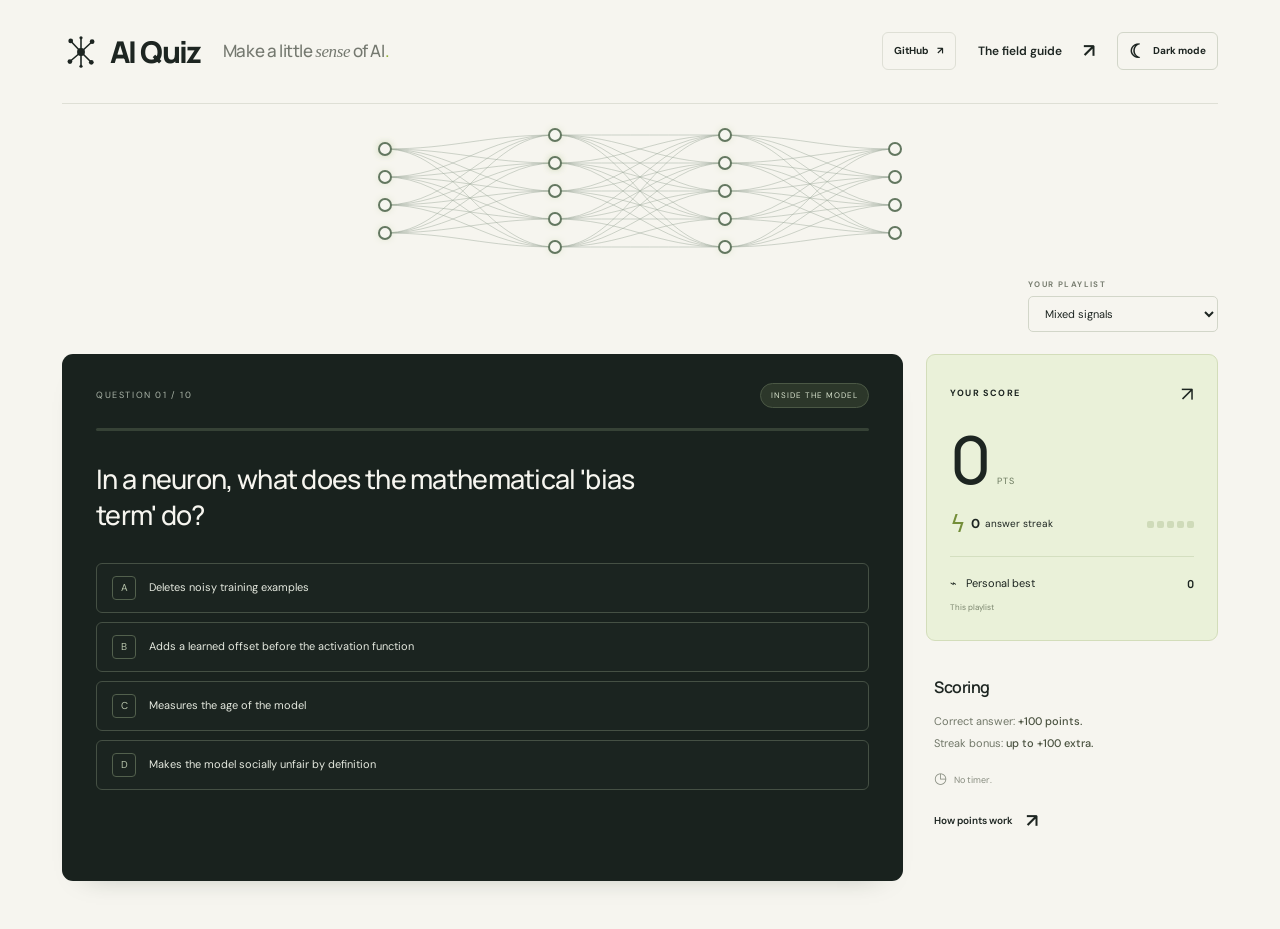
==== index.html @ 13c3bb4c "fixed overall view" ====
<!doctype html>
<html lang="en">
<head>
  <meta charset="UTF-8">
  <meta name="viewport" content="width=device-width, initial-scale=1">
  <meta name="theme-color" content="#161b19">
  <meta name="description" content="A quiz to help you understand AI concepts.">
  <title>AI Quiz</title>
  <link rel="icon" href="favicon.svg" type="image/svg+xml">
  <script src="theme.js"></script>
  <link rel="stylesheet" href="styles.css?v=quiz-layout">
  <script src="questions.js" defer></script>
  <script src="app.js?v=quiz-layout" defer></script>
  <script src="arcade.js?v=robot-run" defer></script>
</head>
<body>
  <div class="page-shell">
    <header class="site-header">
      <div class="brand-group">
        <a class="brand" href="./" aria-label="AI Quiz home"><svg class="brand-mark" viewBox="0 0 48 48" fill="none" aria-hidden="true"><path d="M24 24 11 10M24 24 38 11M24 24 10 36M24 24 37 37M24 24V7M24 24v17" stroke="currentColor" stroke-width="2" stroke-linecap="round"/><circle cx="24" cy="24" r="5" fill="currentColor"/><circle cx="11" cy="10" r="3" fill="currentColor"/><circle cx="38" cy="11" r="3" fill="currentColor"/><circle cx="10" cy="36" r="3" fill="currentColor"/><circle cx="37" cy="37" r="3" fill="currentColor"/><circle cx="24" cy="6" r="2" fill="currentColor"/><circle cx="24" cy="42" r="2" fill="currentColor"/></svg> AI Quiz</a>
        <h1 class="header-tagline">Make a little <span class="serif-word">sense</span> of AI<span class="lime-period">.</span></h1>
      </div>
      <nav class="header-actions" aria-label="Page links and settings">
        <a class="github-link" href="https://github.com/jonasatgit/AIQuiz">GitHub <span aria-hidden="true">↗</span></a>
        <button class="text-button" id="glossary-open">The field guide <span aria-hidden="true">↗</span></button>
        <button class="theme-toggle" id="theme-toggle" type="button" aria-label="Dark mode" aria-pressed="false" title="Toggle dark mode"><span class="theme-icon" aria-hidden="true">☾</span><span class="theme-label">Dark mode</span></button>
      </nav>
    </header>

    <main>
      <div class="hero" aria-hidden="true">
        <div class="neural-art">
          <svg id="neural-network" viewBox="0 0 620 150"><g id="network-lines"></g><g id="network-pulses"></g><g id="network-nodes"></g></svg>
        </div>
      </div>

      <section class="arcade" aria-labelledby="arcade-title">
        <div class="section-top">
          <h2 id="arcade-title" class="sr-only">Quiz</h2>
          <div class="mode-wrap"><label for="mode">YOUR PLAYLIST</label><select id="mode"><option value="mixed">Mixed signals</option><option value="foundations">The foundations</option><option value="mechanics">Inside the model</option><option value="language">Language &amp; trust</option></select></div>
        </div>
        <div class="game-layout">
          <div class="quiz-panel" id="quiz-panel">
            <div class="quiz-top"><span id="question-counter">QUESTION 01 / 10</span><span class="topic-pill" id="topic-pill">THE FOUNDATIONS</span></div>
            <div class="progress-track" role="progressbar" aria-label="Quiz progress" aria-valuemin="0" aria-valuemax="10" aria-valuenow="0" id="progress"><div id="progress-fill"></div></div>
            <div id="question-view">
              <h3 id="question-title" tabindex="-1"></h3>
              <div class="answers" id="answers" role="group" aria-labelledby="question-title"></div>
              <div id="explanation" class="explanation" hidden role="region" aria-label="Answer explanation">
                <div class="explanation-heading"><span id="answer-verdict"></span><span id="points-earned"></span></div>
                <p id="explanation-text"></p>
                <div class="analogy"><span>THINK OF IT THIS WAY</span><p id="analogy-text"></p></div>
              </div>
              <div class="quiz-bottom" id="quiz-bottom" hidden><button class="next-button" id="next-button" hidden>Next question <span aria-hidden="true">↗</span></button></div>
            </div>
            <div id="result-view" hidden>
              <div class="result-symbol" aria-hidden="true">✳</div><div class="eyebrow">TEN QUESTIONS. NEW CONNECTIONS.</div>
              <h3 id="result-title">A brighter mind.</h3><p id="result-message"></p>
              <div class="result-score"><span id="final-score">0</span><span>/ 1,750 POINTS</span></div>
              <div class="result-stats"><span><strong id="final-correct"></strong> correct</span><span><strong id="final-streak"></strong> best streak</span></div>
              <p id="record-message"></p>
              <div class="result-actions"><button class="primary-button" id="play-again">Make more connections ↗</button><button class="text-button" id="share-result">Copy result</button></div>
              <p id="share-status" role="status"></p>
              <div class="bonus-card">
                <div><span class="eyebrow">BONUS GAME</span><h4>Neuron Run</h4><p>Pilot a little AI robot across moving neurons.</p></div>
                <button class="primary-button" id="bonus-open">Play bonus <span aria-hidden="true">↗</span></button>
              </div>
            </div>
          </div>
          <aside class="side-column" aria-label="Your score and scoring rules">
            <div class="score-card">
              <div class="score-card-top"><span class="eyebrow">YOUR SCORE</span><span aria-hidden="true">↗</span></div>
              <div class="score-number"><span id="score">0</span><span>PTS</span></div>
              <div class="streak-display"><span aria-hidden="true">ϟ</span><strong id="streak">0</strong><span>answer streak</span><span class="streak-dots" id="streak-dots" aria-hidden="true"><i></i><i></i><i></i><i></i><i></i></span></div>
              <div class="personal-best"><span>⌁ &nbsp; Personal best</span><strong id="personal-best">0</strong></div>
              <span class="best-caption">This playlist</span>
            </div>
            <div class="how-card"><h3>Scoring</h3><p>Correct answer: <strong>+100 points.</strong><br>Streak bonus: <strong>up to +100 extra.</strong></p><div class="no-timer"><span aria-hidden="true">◷</span> No timer.</div><button id="rules-open" class="text-button">How points work <span aria-hidden="true">↗</span></button></div>
          </aside>
        </div>
      </section>
    </main>
  </div>
  <div class="sr-only" id="announcer" aria-live="polite" aria-atomic="true"></div>
  <p class="storage-notice" id="storage-notice" role="status" hidden></p>
  <dialog id="glossary-dialog" aria-labelledby="glossary-title"><div class="dialog-top"><div><span class="eyebrow">THE POCKET FIELD GUIDE</span><h2 id="glossary-title">Jargon, translated.</h2></div><button class="close-button" data-close="glossary-dialog" aria-label="Close field guide">×</button></div><label class="sr-only" for="glossary-search">Search concepts</label><input id="glossary-search" type="search" placeholder="Find a concept..." autocomplete="off"><div id="glossary-list"></div></dialog>
  <dialog id="rules-dialog" aria-labelledby="rules-title"><div class="dialog-top"><h2 id="rules-title">A little momentum.</h2><button class="close-button" data-close="rules-dialog" aria-label="Close scoring rules">×</button></div><p>Every correct answer earns <strong>100 points</strong>. Consecutive correct answers add a streak bonus:</p><div class="rules-grid"><span>1st correct</span><strong>100 pts</strong><span>2nd in a row</span><strong>125 pts</strong><span>3rd in a row</span><strong>150 pts</strong><span>4th in a row</span><strong>175 pts</strong><span>5th and beyond</span><strong>200 pts</strong></div><p>A wrong answer earns 0 and resets the streak, but never subtracts points. A perfect 10-question run earns <strong>1,750 points</strong>. There's no speed bonus, so take your time.</p><p class="muted">Personal bests stay in this browser, separately for each playlist. This is a personal challenge, not a global leaderboard.</p></dialog>
  <dialog id="switch-dialog" aria-labelledby="switch-title"><h2 id="switch-title">Try a different playlist?</h2><p>Your current run will restart. Your saved personal bests will stay.</p><div class="switch-actions"><button class="primary-button" id="confirm-switch">Switch playlist</button><button class="text-button" id="cancel-switch">Keep playing</button></div></dialog>
  <dialog id="bonus-dialog" aria-labelledby="bonus-title" aria-describedby="bonus-instructions">
    <div class="dialog-top"><div><span class="eyebrow">BONUS ARCADE</span><h2 id="bonus-title">Neuron Run</h2></div><button class="close-button" data-close="bonus-dialog" aria-label="Close bonus game">×</button></div>
    <p id="bonus-instructions">Pilot your AI robot across moving neurons. Token +10, vector +25. Every 100 collected points earns a life; quiz points stay separate.</p>
    <div class="bonus-stats"><div><span>LAYER</span><strong id="bonus-layer">1 / 3</strong></div><div><span>BONUS POINTS</span><strong id="bonus-score">0</strong></div><div><span>LIVES</span><strong id="bonus-lives">3</strong></div></div>
    <div class="bonus-stage" id="bonus-stage">
      <canvas id="bonus-canvas" width="760" height="360" tabindex="0" aria-label="Neuron Run AI robot game. Use left and right arrows or A and D to move, and Space, W, or Up arrow to jump." aria-describedby="bonus-instructions">Your browser needs canvas support to play the bonus game.</canvas>
      <div class="bonus-loot-hud"><span id="bonus-life-label">NEXT LIFE <strong id="bonus-life-progress">0 / 100</strong></span><progress id="bonus-life-meter" value="0" max="100" aria-labelledby="bonus-life-label"></progress><span class="bonus-loot-key"><span>Token +10</span><span>Vector +25</span></span></div>
      <div class="game-overlay" id="bonus-overlay">
        <div><span class="game-overlay-label">READY, SIGNAL?</span><h3 id="bonus-overlay-title">Make the leap.</h3><p id="bonus-overlay-copy">Reach the gate at the end of each layer.</p><button class="primary-button" id="bonus-start">Start game</button></div>
      </div>
    </div>
    <p class="bonus-feedback" id="bonus-feedback" role="status" aria-atomic="true">Ready when you are.</p>
    <div class="gamepad" role="group" aria-label="Game controls">
      <button class="gamepad-button" data-game-control="left" type="button" aria-label="Move left" disabled>←</button>
      <button class="gamepad-button" data-game-control="right" type="button" aria-label="Move right" disabled>→</button>
      <button class="gamepad-button gamepad-jump" data-game-control="jump" type="button" aria-label="Jump" disabled>↑ &nbsp; JUMP</button>
    </div>
    <div class="bonus-controls"><span>← → or A / D to move &nbsp; · &nbsp; Space, W or ↑ to jump<br>Mouse: move, release, then click Jump.</span><button class="text-button" id="bonus-pause" disabled>Pause</button></div>
  </dialog>
  <noscript><div class="noscript">Please enable JavaScript to play AI Quiz. Everything runs in your browser; no account or AI service is needed.</div></noscript>
</body>
</html>
---- styles.css ----
@import url('https://fonts.googleapis.com/css2?family=DM+Sans:wght@400;450;500;550;600;650;700&family=Manrope:wght@400;500;600;650;700;750;800&display=swap');

:root{--ink:#1d2521;--paper:#f6f5ef;--muted:#74786f;--lime:#d8f97a;--line:#dedfd5;--dark:#19221e;--coral:#ffb5a0;--body:"DM Sans",sans-serif;--display:"Manrope",sans-serif}
*{box-sizing:border-box}body{margin:0;background:var(--paper);color:var(--ink);font:15px/1.6 var(--body);-webkit-font-smoothing:antialiased}button,input,select{font:inherit}button,a,input,select{-webkit-tap-highlight-color:transparent}button,select{cursor:pointer}button{color:inherit}a{color:inherit;text-decoration:none}button:focus-visible,a:focus-visible,select:focus-visible,input:focus-visible{outline:3px solid #819d32;outline-offset:5px}button{border:0}button:disabled{cursor:default}button:hover:not(:disabled){filter:brightness(.96)}[hidden]{display:none!important}.page-shell{max-width:1320px;padding:0 62px;margin:auto}.site-header{height:104px;display:flex;align-items:center;border-bottom:1px solid var(--line);gap:30px}.brand{font-family:var(--display);font-size:30px;font-weight:800;letter-spacing:-1.6px;display:flex;align-items:center;gap:10px}.brand-mark{font-size:42px;font-weight:400;line-height:1}.brand-dot{color:#7c9e2b;margin-left:-9px}.header-caption{font-size:10px;letter-spacing:2px;color:var(--muted);margin-left:17px}.text-button{background:none;padding:7px 0;font-size:12px;font-weight:600;display:inline-flex;align-items:center;gap:21px}.site-header>.text-button{margin-left:auto}.text-button span{font-size:19px}.hero{display:grid;grid-template-columns:1.15fr 1fr;min-height:395px;align-items:center;gap:22px;padding:26px 0 32px}.eyebrow{font-size:10px;letter-spacing:1.8px;font-weight:700;line-height:1.5}.hero .eyebrow{display:flex;gap:9px;align-items:center}.live-dot{height:6px;width:6px;background:#779a2b;border-radius:50%;box-shadow:0 0 0 4px #dce5bc77}h1{font-family:var(--display);font-size:clamp(44px,5.1vw,68px);font-weight:600;letter-spacing:-3.8px;line-height:1.08;margin:22px 0 19px}.serif-word{font-family:Georgia,serif;font-weight:400;font-style:italic;letter-spacing:-3px}.lime-period{color:#91ae38}.hero-copy>p{font-size:13px;color:#686e65;line-height:1.8}.hero-meta{display:flex;gap:27px;font-size:10px;margin-top:24px;color:#626a60}.hero-meta span span{font-size:16px;vertical-align:middle;margin-right:5px}.neural-art{position:relative;height:330px;overflow:hidden;background:radial-gradient(ellipse at center,#e7ecd9 0,transparent 65%)}.neural-art svg{width:100%;height:100%;position:relative;z-index:1}.orbit{position:absolute;border:1px solid #c9d0bc;border-radius:50%;height:235px;width:235px;left:50%;top:50%;margin:-117px;transform:rotate(-30deg) scaleX(1.7);opacity:.45}.orbit-two{transform:rotate(44deg) scaleX(1.45);height:250px;width:250px;margin:-125px}.art-label{position:absolute;z-index:2;background:#f9faf3c9;border:1px solid #dfe3d3;backdrop-filter:blur(8px);padding:6px 12px;border-radius:5px;font:10px var(--body);color:#58634b;animation:float 7s ease-in-out infinite}.label-one{left:5%;top:27%}.label-two{right:1%;bottom:27%;animation-delay:-3s}.art-label:before{content:"";display:inline-block;width:5px;height:5px;background:#94b253;border-radius:50%;margin-right:7px}.art-coordinate{position:absolute;bottom:2px;left:50%;transform:translateX(-50%);white-space:nowrap;font-size:8px;letter-spacing:1.6px;color:#8a917f}.floating-spark{position:absolute;top:15px;right:36px;font-size:33px;color:#8b9b67;animation:rotate 25s linear infinite}#network-lines{animation:breathe 7s ease-in-out infinite}#network-nodes circle{animation:nodePulse 4s ease-in-out infinite;transform-box:fill-box;transform-origin:center}
.section-top{display:flex;justify-content:space-between;align-items:center;margin:15px 0 22px}.section-number{color:#7b8072;font-size:9px}h2{font-family:var(--display);font-weight:600;font-size:27px;letter-spacing:-1.1px;line-height:1.3;margin:7px 0 0}.mode-wrap{display:flex;flex-direction:column;gap:5px}.mode-wrap label{font-size:8px;font-weight:700;letter-spacing:1.4px;color:#7a7f72}.mode-wrap select{width:190px;background:transparent;border:1px solid #d2d6c9;border-radius:5px;padding:9px 12px;font-size:11px;color:var(--ink)}.game-layout{display:grid;grid-template-columns:minmax(0,1fr) 292px;gap:23px;align-items:start}.quiz-panel{background:var(--dark);color:var(--paper);border-radius:11px;min-height:527px;padding:29px 34px 20px;position:relative;overflow:hidden;box-shadow:0 14px 28px -24px #17291a66}.quiz-top{display:flex;justify-content:space-between;align-items:center;gap:12px;font-size:9px;letter-spacing:1.6px;color:#aab4a8}.topic-pill{font-size:8px;letter-spacing:1px;color:#d9e3ce;border:1px solid #4b5845;background:#2c372a;border-radius:20px;padding:5px 10px}.progress-track{height:3px;background:#364236;border-radius:5px;margin:20px 0 30px;overflow:hidden}.progress-track>div{height:100%;width:0;background:var(--lime);transition:width .5s ease}.question-intro{display:flex;gap:8px;align-items:center;font-size:8px;letter-spacing:1.6px;color:#a1ad95}.little-star{font-size:20px;color:var(--lime);line-height:1}#question-title{font:500 clamp(23px,2.1vw,29px)/1.35 var(--display);letter-spacing:-.7px;margin:12px 0 24px;min-height:78px;outline:none;max-width:590px}.answers{display:grid;gap:9px}.answer{border:1px solid #455044;background:#ffffff03;display:flex;align-items:center;text-align:left;gap:13px;border-radius:6px;width:100%;padding:12px 15px;color:#e5e9df;font-size:11px;line-height:1.55;min-height:49px;transition:background .18s,border .18s,transform .18s}.answer:not(:disabled):hover{background:#d8f97a0c;border-color:#a6bd6d;transform:translateX(3px)}.answer-letter{font-size:10px;display:grid;place-items:center;flex-shrink:0;width:24px;height:24px;border:1px solid #52604d;border-radius:4px;color:#b8c5ac}.answer-icon{margin-left:auto;font-size:17px;flex-shrink:0}.answer.correct{background:#d8f97a13;border-color:#b6d473;color:#e5f5c5}.answer.correct .answer-letter{background:var(--lime);border-color:var(--lime);color:var(--ink)}.answer.wrong{border-color:#d99480;background:#ffb5a00c;color:#ffd2c5}.answer.wrong .answer-letter{background:var(--coral);color:var(--ink);border-color:var(--coral)}.answer:disabled:not(.correct):not(.wrong){opacity:.48}.quiz-bottom{margin-top:20px;min-height:29px;display:flex;align-items:center;justify-content:space-between;gap:12px}#question-hint{font-size:10px;color:#92a08b}.next-button{background:var(--lime);color:var(--ink);padding:9px 15px;border-radius:5px;font-size:11px;font-weight:700;display:flex;gap:18px;align-items:center}.next-button span{font-size:18px}.explanation{margin-top:21px;padding:18px 19px;background:#f2f5e8;color:var(--ink);border-radius:6px;animation:slideIn .35s ease both}.explanation-heading{display:flex;justify-content:space-between;gap:12px;font-size:12px;font-weight:700}.explanation-heading #points-earned{color:#547126;white-space:nowrap}.explanation>p{font-size:12px;line-height:1.8;margin:9px 0 13px}.analogy{border-top:1px solid #d9dece;padding-top:12px}.analogy>span{font-size:8px;letter-spacing:1.2px;font-weight:700;color:#667452}.analogy p{font-size:11px;line-height:1.8;margin:4px 0 0;color:#526048}.side-column{display:grid;gap:18px}.score-card{border:1px solid #d3ddba;background:#eaf1d9;border-radius:9px;padding:23px}.score-card-top{display:flex;justify-content:space-between;align-items:center}.score-card-top .eyebrow{font-size:9px;letter-spacing:1.2px}.score-card-top>span:last-child{font-size:20px}.score-number{display:flex;align-items:baseline;gap:10px;line-height:1;margin:20px 0 23px}.score-number>span:first-child{font:500 66px/.9 var(--display);letter-spacing:-4px}.score-number>span:last-child{font-size:9px;color:#68765b;letter-spacing:1px}.score-pop{animation:scorePop .4s ease}.streak-display{display:flex;align-items:center;gap:5px;font-size:10px}.streak-display>span:first-child{font-size:24px;line-height:1;color:#748e39}.streak-display>strong{font-size:13px}.streak-dots{display:flex;gap:3px;margin-left:auto}.streak-dots i{width:7px;height:7px;background:#cfdbb9;border-radius:2px;transition:background .3s}.streak-dots i.active{background:#5e7b26}.personal-best{border-top:1px solid #d4dfc0;padding-top:18px;margin-top:20px;display:flex;justify-content:space-between;font-size:11px}.personal-best strong{font-family:var(--display)}.best-caption{font-size:8px;color:#7b866e}.how-card{padding:9px 8px 0}.small-icon{font-size:24px}.how-card h3{font:600 16px var(--display);letter-spacing:-.5px;margin:8px 0 12px}.how-card>p{font-size:11px;color:#727869;line-height:2}.how-card strong{color:#49513f;font-weight:500}.no-timer{font-size:9px;line-height:1.7;color:#888d80;margin:12px 0 8px}.no-timer span{font-size:15px;margin-right:5px}.how-card .text-button{font-size:10px;gap:13px}.learning-note{display:flex;gap:11px;padding:9px 8px 0;border-top:1px solid var(--line);color:#929883}.learning-note>span{font-size:22px}.learning-note p{font-size:10px;line-height:1.8;margin:7px 0}.bottom-strip{margin:47px 0 0;border-top:1px solid var(--line);border-bottom:1px solid var(--line);display:flex;align-items:center;gap:26px;padding:25px 0}.bottom-strip .eyebrow{font-size:8px;color:#818675}.bottom-strip p{font-family:Georgia,serif;font-size:19px;font-style:italic;letter-spacing:-.2px;margin:0}.strip-star{margin-left:auto;font-size:28px;color:#68794b}footer{display:flex;align-items:center;gap:30px;padding:27px 0 31px;color:#898c81;font-size:9px}.footer-brand{font-family:var(--display);font-size:19px;font-weight:800;letter-spacing:-1px;color:var(--ink)}footer>span:last-child{margin-left:auto}
#result-view{text-align:center;padding:0 15px 15px;animation:slideIn .4s ease}#result-view .eyebrow{color:#b4c29f;font-size:8px}.result-symbol{color:var(--lime);font-size:58px;line-height:1.2;margin:5px 0 18px;animation:rotate 25s linear infinite}#result-title{font:500 35px var(--display);letter-spacing:-1.5px;margin:13px 0 9px}#result-message{font-size:12px;color:#b6c1af;max-width:380px;margin:0 auto}.result-score{display:flex;flex-direction:column;margin:20px 0 12px}.result-score>span:first-child{font:500 68px/1.2 var(--display);color:var(--lime);letter-spacing:-3px}.result-score>span:last-child{font-size:9px;letter-spacing:1.8px;color:#99a58d}.result-stats{display:flex;justify-content:center;gap:24px;font-size:11px;color:#b8c2ad}.result-stats strong{color:var(--paper)}#record-message{color:var(--lime);font-size:11px;margin:14px 0}.result-actions{display:flex;align-items:center;justify-content:center;gap:23px;margin-top:19px}.primary-button{background:var(--lime);padding:12px 19px;border-radius:5px;color:var(--ink);font-weight:700;font-size:11px}#share-status{font-size:10px;color:#b8c2ad;min-height:16px;margin:9px 0 0}.confetti{position:fixed;top:-20px;z-index:20;pointer-events:none;width:8px;height:13px;animation:confettiFall 2.8s ease-in forwards}
dialog{border:1px solid #d3d9c6;border-radius:13px;background:var(--paper);color:var(--ink);padding:30px;max-width:620px;width:calc(100% - 32px);max-height:85dvh;box-shadow:0 25px 100px #0005}dialog::backdrop{background:#122017aa;backdrop-filter:blur(6px)}.dialog-top{display:flex;justify-content:space-between;align-items:flex-start;gap:16px}.dialog-top h2{margin-bottom:20px}.close-button{font-size:27px;line-height:1;background:transparent;padding:0 5px;color:#76816a}#glossary-search{width:100%;padding:12px 14px;background:#fff9;border:1px solid #ccd5bd;border-radius:5px;font-size:13px;margin:0 0 15px}#glossary-list{max-height:52dvh;overflow:auto;padding-right:10px}.glossary-entry{padding:16px 0;border-bottom:1px solid var(--line)}.glossary-entry h3{font:700 15px var(--display);margin:0 0 5px}.glossary-entry p{font-size:12px;color:#68715e;margin:0}.rules-grid{display:grid;grid-template-columns:1fr auto;gap:6px;background:#eaf1d9;padding:18px;border-radius:6px;font-size:13px}#rules-dialog p,#switch-dialog p{font-size:13px;line-height:1.9}.muted{color:#78816e}.switch-actions{display:flex;gap:25px;margin-top:22px}.storage-notice{position:fixed;bottom:12px;left:50%;transform:translateX(-50%);max-width:90vw;background:var(--ink);color:var(--paper);font-size:11px;padding:12px 18px;border:1px solid #8a9e65;border-radius:6px;z-index:30}.sr-only{position:absolute;width:1px;height:1px;padding:0;margin:-1px;overflow:hidden;clip:rect(0,0,0,0);white-space:nowrap;border:0}.noscript{position:fixed;inset:auto 0 0;padding:20px;background:var(--lime);text-align:center}.entering{animation:slideIn .35s ease both}
@keyframes slideIn{from{opacity:0;transform:translateY(12px)}to{opacity:1;transform:translateY(0)}}@keyframes float{50%{transform:translateY(-9px)}}@keyframes rotate{to{transform:rotate(360deg)}}@keyframes breathe{50%{opacity:.45}}@keyframes nodePulse{50%{opacity:.5;transform:scale(.8)}}@keyframes scorePop{50%{transform:scale(1.09);color:#68852c}}@keyframes confettiFall{to{transform:translate3d(var(--drift),105vh,0) rotate(620deg);opacity:0}}
@media(min-width:1000px){.hero-copy{animation:slideIn .7s ease both}.neural-art{animation:slideIn 1s .1s ease both}.arcade{animation:slideIn .7s .15s ease both}}
@media(min-width:1500px){.page-shell{max-width:1380px}.hero{min-height:420px}.neural-art{height:355px}.game-layout{grid-template-columns:minmax(0,1fr) 320px}.quiz-panel{padding:32px 38px}.answer{font-size:12px}}
@media(max-width:1000px){.page-shell{padding:0 32px}.game-layout{grid-template-columns:minmax(0,1fr) 255px;gap:18px}.quiz-panel{padding:25px}.hero{min-height:365px}.neural-art{height:290px}.header-caption{font-size:8px;margin-left:0}.hero-copy>p{font-size:12px}.desktop-break{display:none}.bottom-strip{gap:20px}.bottom-strip p{font-size:16px}.score-card{padding:20px}#question-title{font-size:24px}}
@media(max-width:760px){.page-shell{padding:0 23px}.site-header{height:80px}.brand{font-size:26px}.brand-mark{font-size:34px}.header-caption{display:none}.hero{grid-template-columns:1fr .8fr;min-height:335px;gap:0;padding:28px 0 20px}h1{font-size:47px;letter-spacing:-2.7px}.hero-copy>p{font-size:11px}.hero-meta{gap:12px;flex-direction:column;margin-top:17px}.neural-art{height:270px;margin-right:-20px;margin-left:-22px}.art-label{font-size:8px;padding:5px 7px}.label-one{left:0;top:27%}.label-two{right:1%;bottom:24%}.art-coordinate{font-size:6px;letter-spacing:.6px}.floating-spark{font-size:23px;right:24px;top:18px}.orbit{height:160px;width:160px;margin:-80px}.orbit-two{height:175px;width:175px;margin:-87px}.hero .eyebrow{font-size:8px;letter-spacing:1.2px}.game-layout{grid-template-columns:1fr}.side-column{grid-template-columns:1fr 1fr;gap:22px}.learning-note{display:none}.score-card{padding:20px}.score-number>span:first-child{font-size:53px}.score-number{margin:16px 0}.how-card{padding-top:2px}.quiz-panel{min-height:520px}.section-top h2{font-size:24px}.section-number{font-size:8px}.mode-wrap select{width:162px;font-size:10px}.section-top{gap:12px}.bottom-strip{flex-wrap:wrap;gap:9px;margin-top:30px}.bottom-strip .eyebrow{width:100%}.strip-star{position:absolute;right:25px}.bottom-strip p{font-size:18px}footer{gap:15px;font-size:8px}footer>span:last-child{display:none}}
@media(max-width:480px){.page-shell{padding:0 18px}.site-header>.text-button{font-size:10px;gap:10px}.hero{grid-template-columns:1fr;position:relative;min-height:344px;overflow:hidden}.hero-copy{position:relative;z-index:2;max-width:300px}h1{font-size:51px;margin-top:19px}.hero-copy>p{max-width:240px;font-size:11px}.hero-meta{gap:6px;font-size:9px}.neural-art{position:absolute;width:250px;right:-110px;top:38px;opacity:.38;pointer-events:none}.neural-art .art-label,.art-coordinate,.floating-spark{display:none}.hero-copy .eyebrow{font-size:8px}.section-top{margin-top:6px;align-items:end}.section-top h2{font-size:21px;letter-spacing:-.8px}.section-number{font-size:7px;letter-spacing:1px}.mode-wrap select{width:140px;padding:8px}.mode-wrap label{font-size:7px}.quiz-panel{padding:21px 19px 16px;border-radius:9px}.quiz-top{font-size:8px;letter-spacing:1px}.topic-pill{font-size:7px;letter-spacing:.7px}#question-title{font-size:24px;min-height:95px;margin:13px 0 23px}.answer{font-size:11px;padding:11px 12px;gap:11px;min-height:56px}.quiz-bottom{flex-wrap:wrap;gap:13px}.next-button{margin-left:auto}.side-column{gap:15px}.score-card{padding:15px}.score-card-top .eyebrow{font-size:7px;letter-spacing:.8px}.score-number>span:first-child{font-size:48px}.score-card-top>span:last-child{font-size:15px}.streak-display{font-size:8px;gap:4px}.streak-dots{gap:2px}.streak-dots i{width:4px;height:6px}.personal-best{font-size:9px;margin-top:16px;padding-top:14px}.best-caption{font-size:7px;display:block;margin-top:5px;line-height:1.6}.how-card h3{font-size:14px;margin-top:4px}.how-card>p{font-size:10px;line-height:1.9}.no-timer{font-size:8px}.how-card .text-button{font-size:9px}.small-icon{font-size:20px}.explanation{padding:15px}.explanation-heading{font-size:11px}.explanation>p{font-size:11px}.analogy p{font-size:10px}.bottom-strip p{font-size:16px}.strip-star{font-size:23px}.result-actions{flex-direction:column;gap:7px}#result-view{padding:0}#result-title{font-size:30px}.result-score>span:first-child{font-size:60px}dialog{padding:23px}}
@media(prefers-reduced-motion:reduce){*,*::before,*::after{animation:none!important;transition:none!important;scroll-behavior:auto!important}}

.theme-toggle{display:inline-flex;align-items:center;justify-content:center;gap:8px;flex-shrink:0;min-height:38px;padding:7px 11px;background:transparent;border:1px solid #d2d6c9;border-radius:6px;color:var(--ink);font-size:10px;font-weight:700;white-space:nowrap}
.theme-toggle:hover{background:#e8ecdf}
.theme-icon{display:inline-grid;place-items:center;width:16px;font-size:19px;line-height:1}

:root[data-theme="dark"]{color-scheme:dark;--ink:#f1f2f4;--paper:#15181d;--muted:#b7bec7;--line:#383e48;--dark:#20252c;--lime:#e6cf91}
:root[data-theme="dark"] body{background:radial-gradient(ellipse at 75% 4%,#252a31 0,transparent 38%),var(--paper)}
:root[data-theme="dark"] .theme-toggle{border-color:#515965;background:#242a32}
:root[data-theme="dark"] .theme-toggle:hover{background:#343b45}
:root[data-theme="dark"] .brand-dot,:root[data-theme="dark"] .lime-period{color:#e6cf91}
:root[data-theme="dark"] .live-dot{background:#d4bd7d;box-shadow:0 0 0 4px #d4bd7d30}
:root[data-theme="dark"] .hero-copy>p,:root[data-theme="dark"] .hero-meta{color:#c1c7ce}
:root[data-theme="dark"] .neural-art{background:radial-gradient(ellipse at center,#353a42 0,transparent 65%)}
:root[data-theme="dark"] .neural-art svg{filter:saturate(.25) brightness(1.18)}
:root[data-theme="dark"] .orbit{border-color:#646a73}
:root[data-theme="dark"] .art-label{background:#252a31ed;border-color:#565d67;color:#e0e2e5}
:root[data-theme="dark"] .art-coordinate,:root[data-theme="dark"] .floating-spark{color:#c1b58d}
:root[data-theme="dark"] .section-number,:root[data-theme="dark"] .mode-wrap label,:root[data-theme="dark"] .bottom-strip .eyebrow{color:#b9c0c8}
:root[data-theme="dark"] .mode-wrap select{border-color:#59616d;background:#20252c}
:root[data-theme="dark"] .quiz-panel{color:#f4f4f2;border:1px solid #454c56;box-shadow:0 18px 35px -24px #000b}
:root[data-theme="dark"] .quiz-top{color:#c1c7ce}
:root[data-theme="dark"] .topic-pill{color:#e0e2e5;border-color:#555c66;background:#30353d}
:root[data-theme="dark"] .progress-track{background:#3d424a}
:root[data-theme="dark"] .question-intro{color:#c1c7ce}
:root[data-theme="dark"] .answer{border-color:#4b525d;background:#ffffff05;color:#f0f1f2}
:root[data-theme="dark"] .answer:not(:disabled):hover{background:#e6cf9118;border-color:#b6a879}
:root[data-theme="dark"] .answer-letter{border-color:#5e6570;color:#d4d8de}
:root[data-theme="dark"] .answer.correct{background:#d8f97a13;border-color:#b6d473;color:#e5f5c5}
:root[data-theme="dark"] .answer.correct .answer-letter{background:#d8f97a;border-color:#d8f97a;color:#1d2521}
:root[data-theme="dark"] .answer.wrong .answer-letter,:root[data-theme="dark"] .next-button,:root[data-theme="dark"] .primary-button{color:#25241f}
:root[data-theme="dark"] .answer.wrong{border-color:#db9887;background:#ffb5a014;color:#ffd9cf}
:root[data-theme="dark"] .answer:disabled:not(.correct):not(.wrong){opacity:.62}
:root[data-theme="dark"] #question-hint{color:#c1c7ce}
:root[data-theme="dark"] .next-button,:root[data-theme="dark"] .primary-button{background:#e6cf91}
:root[data-theme="dark"] .explanation{background:#292e35;color:#f0f1f2;border:1px solid #4b525d}
:root[data-theme="dark"] .explanation-heading #points-earned{color:#f0d998}
:root[data-theme="dark"] .analogy{border-color:#505762}
:root[data-theme="dark"] .analogy>span{color:#e2d4a9}
:root[data-theme="dark"] .analogy p{color:#d9dde2}
:root[data-theme="dark"] .score-card{background:#252a31;border-color:#4c535e;color:#f1f2f4}
:root[data-theme="dark"] .score-card-top .eyebrow{color:#e1e3e6}
:root[data-theme="dark"] .score-number>span:last-child,:root[data-theme="dark"] .best-caption{color:#c8cdd4}
:root[data-theme="dark"] .streak-display>span:first-child{color:#e6cf91}
:root[data-theme="dark"] .streak-dots i{background:#545b65}
:root[data-theme="dark"] .streak-dots i.active{background:#e6cf91}
:root[data-theme="dark"] .personal-best{border-color:#4c535e}
:root[data-theme="dark"] .how-card>p,:root[data-theme="dark"] .no-timer,:root[data-theme="dark"] .learning-note{color:#c1c7ce}
:root[data-theme="dark"] .how-card strong{color:#f1f2f4}
:root[data-theme="dark"] .strip-star{color:#e6cf91}
:root[data-theme="dark"] footer{color:#b8bec7}
:root[data-theme="dark"] #result-view .eyebrow{color:#c1c7ce}
:root[data-theme="dark"] #result-message,:root[data-theme="dark"] .result-stats,:root[data-theme="dark"] #share-status{color:#cbd0d6}
:root[data-theme="dark"] .result-score>span:first-child,:root[data-theme="dark"] #record-message{color:#e6cf91}
:root[data-theme="dark"] .result-score>span:last-child{color:#c1c7ce}
:root[data-theme="dark"] dialog{border-color:#515965}
:root[data-theme="dark"] dialog::backdrop{background:#090b0fbd}
:root[data-theme="dark"] .close-button{color:#d1d5da}
:root[data-theme="dark"] #glossary-search{background:#20252c;border-color:#59616d;color:#f1f2f4}
:root[data-theme="dark"] #glossary-search::placeholder{color:#c1c7ce}
:root[data-theme="dark"] .glossary-entry p,:root[data-theme="dark"] .muted{color:#c1c7ce}
:root[data-theme="dark"] .glossary-entry{border-color:#424852}
:root[data-theme="dark"] .rules-grid{background:#282d34}
:root[data-theme="dark"] .result-stats strong{color:#fff}
:root[data-theme="dark"] .storage-notice{background:#e6cf91;color:#25241f;border-color:#e6cf91}
:root[data-theme="dark"] .noscript{color:#25241f}
@media(max-width:760px){.site-header{gap:16px}.theme-toggle{padding:7px 9px}}
@media(max-width:480px){.site-header{gap:10px}.theme-toggle{width:38px;padding:7px}.theme-label{display:none}}

.hero{min-height:320px;padding:20px 0}.neural-art{height:270px}
.section-top{justify-content:flex-end;margin:0 0 22px}
.arcade{padding-bottom:48px}
.quiz-bottom{justify-content:flex-end}
@media(max-width:760px){.hero{min-height:270px}.neural-art{height:240px}}
@media(max-width:480px){.hero{min-height:220px}.neural-art{top:0}}

.brand-mark{width:38px;height:38px;flex-shrink:0}
.neural-art,:root[data-theme="dark"] .neural-art{background:none}
:root[data-theme="dark"] .neural-art svg{filter:none}
#network-lines{animation:none}
.network-link{fill:none;stroke:#9ea99b;stroke-width:1;opacity:.48}
.network-node{fill:var(--paper);stroke:#637760;stroke-width:2}
.network-pulse{fill:#789649;filter:drop-shadow(0 0 5px #93b15d);offset-distance:0%;animation:signal-travel 2.8s linear infinite}
#network-nodes .network-node{animation:neuron-fire 2.8s ease-in-out infinite;transform-box:fill-box;transform-origin:center}
:root[data-theme="dark"] .network-link{stroke:#8d97a4;opacity:.44}
:root[data-theme="dark"] .network-node{fill:#20252c;stroke:#b0b9c3}
:root[data-theme="dark"] .network-pulse{fill:#f4dba0;filter:drop-shadow(0 0 6px #f4dba0)}
@keyframes signal-travel{0%{offset-distance:0%;opacity:0}10%{opacity:1}90%{opacity:1}100%{offset-distance:100%;opacity:0}}
@keyframes neuron-fire{0%,55%,100%{transform:scale(1)}67%{transform:scale(1.45);fill:#e6cf91}}
@media(max-width:480px){.brand-mark{width:32px;height:32px}.neural-art{width:270px;right:-85px;opacity:.58}}
@media(prefers-reduced-motion:reduce){.network-pulse,#network-nodes .network-node{animation:none}.network-pulse{display:none}}

.brand-group{display:flex;align-items:center;gap:22px;min-width:0}
.brand{flex-shrink:0;white-space:nowrap}
.header-tagline{margin:0;font:500 17px/1.3 var(--display);letter-spacing:-.4px;white-space:nowrap;color:var(--muted)}
.header-tagline .serif-word{letter-spacing:-.4px}
.header-actions{display:flex;align-items:center;gap:22px;margin-left:auto}
.github-link{display:inline-flex;align-items:center;gap:8px;min-height:38px;padding:7px 11px;border:1px solid var(--line);border-radius:6px;font-size:10px;font-weight:700;white-space:nowrap}
.github-link:hover{background:#e8ecdf}
:root[data-theme="dark"] .github-link{border-color:#515965;background:#242a32}
:root[data-theme="dark"] .github-link:hover{background:#343b45}
.hero{display:flex;justify-content:center;min-height:0;padding:12px 0}
.neural-art{position:relative;inset:auto;width:min(100%,620px);height:150px;margin:0;opacity:1;pointer-events:none}
@media(max-width:760px){
  .site-header{height:auto;min-height:80px;flex-wrap:wrap;gap:8px 16px;padding:16px 0}
  .brand-group{flex:1 1 100%;gap:16px}
  .header-actions{gap:16px}
  .hero{min-height:0;padding:8px 0}
  .neural-art{position:relative;inset:auto;width:min(100%,620px);height:125px;margin:0;opacity:1}
}
@media(max-width:480px){
  .brand-group{gap:10px}
  .brand{font-size:23px}
  .header-tagline{font-size:13px;letter-spacing:-.3px}
  .header-actions{gap:14px}
  .hero{min-height:0;padding:6px 0}
  .neural-art{width:100%;height:90px}
}

.bonus-card{display:flex;align-items:center;justify-content:space-between;gap:20px;text-align:left;border:1px solid #56616b;background:#ffffff06;border-radius:8px;padding:20px;margin-top:24px}
.bonus-card .eyebrow{font-size:8px;color:#c1c7ce}
.bonus-card h4{font:600 22px var(--display);letter-spacing:-.7px;margin:5px 0}
.bonus-card p{font-size:11px;color:#cbd0d6;margin:0}
.bonus-card .primary-button{flex-shrink:0;white-space:nowrap}
:root[data-theme="dark"] .bonus-card{border-color:#515965;background:#ffffff04}
#bonus-dialog{max-width:820px;padding:clamp(18px,3vw,30px)}
#bonus-dialog .dialog-top h2{margin-bottom:5px}
#bonus-instructions{font-size:13px;line-height:1.6;color:#525b62;margin:10px 0 16px}
:root[data-theme="dark"] #bonus-instructions{color:#d1d7de}
.bonus-stats{display:grid;grid-template-columns:repeat(3,1fr);gap:16px;margin-bottom:12px}
.bonus-stats>div{display:flex;flex-direction:column;gap:3px}
.bonus-stats>div:last-child{text-align:right}
.bonus-stats>div:nth-child(2){text-align:center}
.bonus-stats span{font-size:9px;font-weight:700;letter-spacing:1.2px;color:#626a71}
:root[data-theme="dark"] .bonus-stats span{color:#c3cbd3}
.bonus-stats strong{font:700 25px/1.1 var(--display);letter-spacing:-.7px}
.bonus-stage{position:relative;width:100%;border:1px solid #4c596b;border-radius:10px;background:#111e31;overflow:hidden;box-shadow:0 12px 28px -20px #111e31}
#bonus-canvas{display:block;width:100%;height:auto}
#bonus-canvas:focus-visible{outline:3px solid #f6d78e;outline-offset:-4px}
.bonus-loot-hud{position:absolute;top:10px;right:12px;width:132px;color:#eff8ff;pointer-events:none;font-size:9px;line-height:1.4}
.bonus-loot-hud>span:first-child{display:flex;justify-content:space-between;font-size:8px;font-weight:700;letter-spacing:1px}
.bonus-loot-hud strong{color:#c3f6d3;letter-spacing:0;font-size:10px}
.bonus-loot-hud progress{display:block;width:100%;height:4px;margin:4px 0 5px;border:0;border-radius:4px;overflow:hidden;background:#4b6176;appearance:none}
.bonus-loot-hud progress::-webkit-progress-bar{background:#4b6176}
.bonus-loot-hud progress::-webkit-progress-value{background:#a7e8bd}
.bonus-loot-hud progress::-moz-progress-bar{background:#a7e8bd}
.bonus-loot-key{display:flex;justify-content:space-between;gap:8px}
.bonus-loot-key>span:first-child{color:#ffe0a0}
.bonus-loot-key>span:last-child{color:#b9e8ff}
.game-overlay{position:absolute;inset:0;display:grid;place-items:center;padding:16px;background:linear-gradient(110deg,#0d1729ec,#15243aaa);color:#f7f8fa;text-align:center}
.game-overlay>div{max-width:340px}
.game-overlay-label{color:#b9dbe0;font-size:9px;font-weight:700;letter-spacing:2px}
.game-overlay h3{font:700 clamp(23px,3vw,34px)/1.1 var(--display);letter-spacing:-1px;margin:9px 0}
.game-overlay p{font-size:12px;line-height:1.55;color:#e1e9f1;margin:0 0 18px}
.game-overlay .primary-button{background:#f1d89b;color:#20242a;padding:12px 20px}
.bonus-feedback{min-height:20px;font-size:12px;color:var(--ink);margin:10px 0}
.gamepad{display:flex;align-items:center;gap:8px}
.gamepad-button{display:grid;place-items:center;min-width:58px;min-height:46px;padding:8px 14px;border:1px solid #c5ccd3;border-radius:7px;background:#e8ebee;color:#293746;font:700 20px/1 var(--display);touch-action:none;user-select:none;-webkit-user-select:none}
.gamepad-jump{min-width:110px;margin-left:auto;background:#e6cf91;border-color:#c3ab73;color:#25241f;font-size:12px;letter-spacing:.5px}
.gamepad-button.is-held{transform:translateY(2px);filter:brightness(.88)}
.gamepad-button:disabled{opacity:.5}
:root[data-theme="dark"] .gamepad-button:not(.gamepad-jump){background:#303943;border-color:#5a6674;color:#edf3f7}
.bonus-controls{display:flex;align-items:center;justify-content:space-between;gap:18px;margin-top:9px;color:#525b62;font-size:11px;line-height:1.5}
:root[data-theme="dark"] .bonus-controls{color:#d1d7de}
.bonus-controls .text-button{flex-shrink:0;font-size:12px}
.bonus-controls .text-button:disabled{opacity:.5}
@media(max-width:480px){.bonus-card{padding:16px;flex-direction:column;align-items:flex-start;gap:14px}.bonus-card h4{font-size:20px}.bonus-stats strong{font-size:22px}.bonus-stats span{font-size:8px;letter-spacing:.7px}#bonus-instructions{font-size:12px;margin-bottom:12px}.game-overlay h3{font-size:23px}.game-overlay p{font-size:11px;margin-bottom:12px}.gamepad-button{min-width:52px}.gamepad-jump{min-width:94px}.bonus-controls{font-size:10px}}
@media(max-height:700px){
  #bonus-dialog{max-height:96dvh;padding:14px 16px}
  #bonus-dialog .dialog-top .eyebrow{display:none}
  #bonus-dialog .dialog-top h2{font-size:23px;margin:0}
  #bonus-instructions{font-size:11px;line-height:1.4;margin:5px 0 7px}
  .bonus-stats{gap:8px;margin-bottom:6px}
  .bonus-stats>div{gap:0}
  .bonus-stats strong{font-size:20px}
  .bonus-feedback{min-height:16px;margin:5px 0;font-size:11px}
  .gamepad-button{min-height:44px}
  .bonus-controls{margin-top:5px;line-height:1.3}
}
@media(max-height:500px) and (min-width:500px){
  #bonus-dialog[open]{display:grid;grid-template-columns:minmax(0,1fr) 128px;grid-template-areas:"head head" "stats stats" "stage pad" "feedback controls";gap:5px 12px;align-items:start}
  #bonus-dialog .dialog-top{grid-area:head}
  #bonus-instructions,.bonus-controls>span{position:absolute;width:1px;height:1px;overflow:hidden;clip:rect(0,0,0,0);white-space:nowrap}
  .bonus-stats{grid-area:stats;margin:0}
  .bonus-stage{grid-area:stage}
  .bonus-feedback{grid-area:feedback;margin:0}
  .gamepad{grid-area:pad;display:grid;grid-template-columns:repeat(2,minmax(0,1fr));align-self:center}
  .gamepad-button{width:100%;min-width:0}
  .gamepad-jump{grid-column:1/-1;margin:0}
  .bonus-controls{grid-area:controls;justify-self:end;margin:0}
  .bonus-controls .text-button{min-height:44px}
}
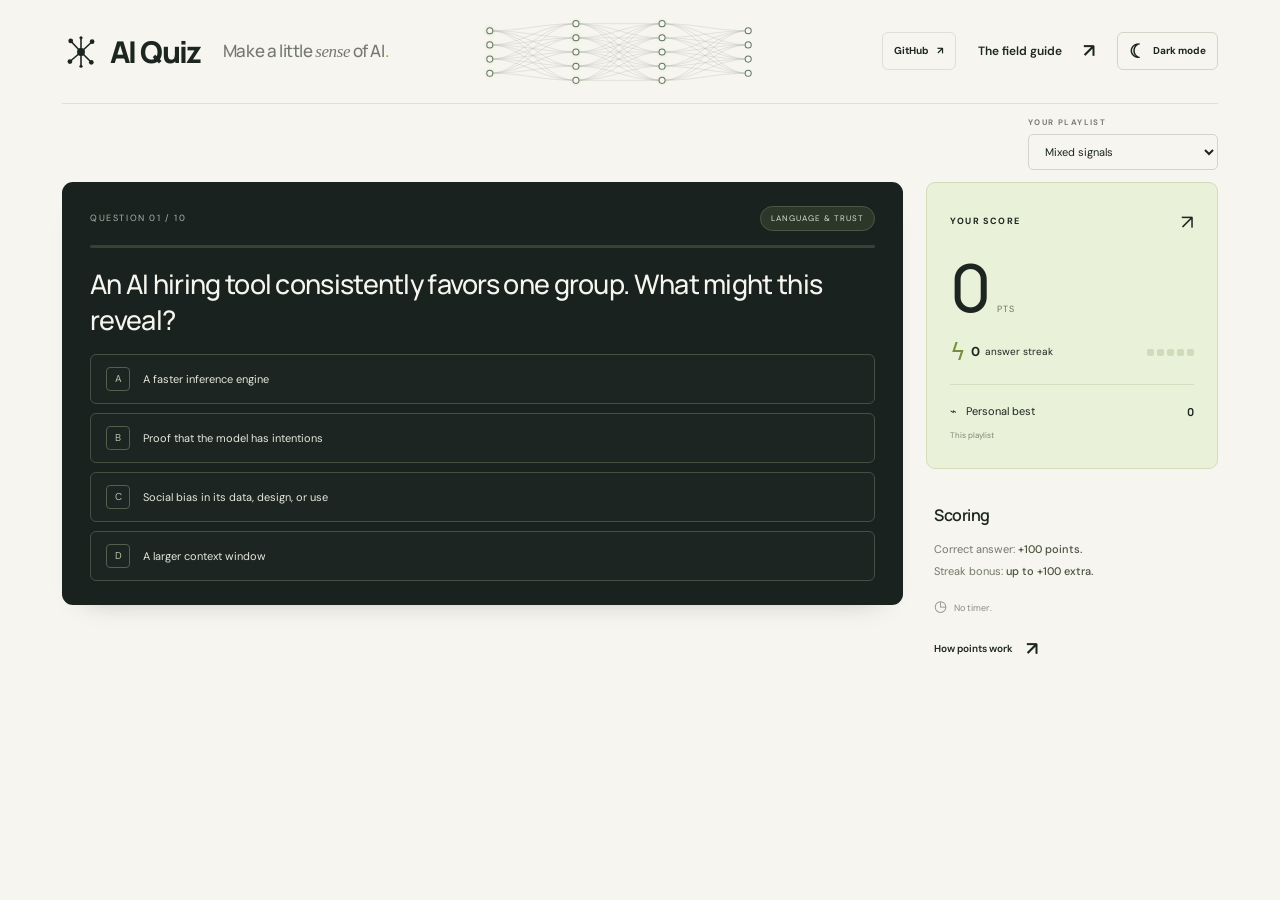
==== commit e77a0ce4: "visual changes" ====
--- a/index.html
+++ b/index.html
@@ -8,9 +8,9 @@
   <title>AI Quiz</title>
   <link rel="icon" href="favicon.svg" type="image/svg+xml">
   <script src="theme.js"></script>
-  <link rel="stylesheet" href="styles.css?v=quiz-layout">
+  <link rel="stylesheet" href="styles.css?v=compact-quiz">
   <script src="questions.js" defer></script>
-  <script src="app.js?v=quiz-layout" defer></script>
+  <script src="app.js?v=compact-quiz" defer></script>
   <script src="arcade.js?v=robot-run" defer></script>
 </head>
 <body>
@@ -20,6 +20,9 @@
         <a class="brand" href="./" aria-label="AI Quiz home"><svg class="brand-mark" viewBox="0 0 48 48" fill="none" aria-hidden="true"><path d="M24 24 11 10M24 24 38 11M24 24 10 36M24 24 37 37M24 24V7M24 24v17" stroke="currentColor" stroke-width="2" stroke-linecap="round"/><circle cx="24" cy="24" r="5" fill="currentColor"/><circle cx="11" cy="10" r="3" fill="currentColor"/><circle cx="38" cy="11" r="3" fill="currentColor"/><circle cx="10" cy="36" r="3" fill="currentColor"/><circle cx="37" cy="37" r="3" fill="currentColor"/><circle cx="24" cy="6" r="2" fill="currentColor"/><circle cx="24" cy="42" r="2" fill="currentColor"/></svg> AI Quiz</a>
         <h1 class="header-tagline">Make a little <span class="serif-word">sense</span> of AI<span class="lime-period">.</span></h1>
       </div>
+      <div class="neural-art" aria-hidden="true">
+        <svg id="neural-network" viewBox="0 0 620 150"><g id="network-lines"></g><g id="network-pulses"></g><g id="network-nodes"></g></svg>
+      </div>
       <nav class="header-actions" aria-label="Page links and settings">
         <a class="github-link" href="https://github.com/jonasatgit/AIQuiz">GitHub <span aria-hidden="true">↗</span></a>
         <button class="text-button" id="glossary-open">The field guide <span aria-hidden="true">↗</span></button>
@@ -28,12 +31,6 @@
     </header>
 
     <main>
-      <div class="hero" aria-hidden="true">
-        <div class="neural-art">
-          <svg id="neural-network" viewBox="0 0 620 150"><g id="network-lines"></g><g id="network-pulses"></g><g id="network-nodes"></g></svg>
-        </div>
-      </div>
-
       <section class="arcade" aria-labelledby="arcade-title">
         <div class="section-top">
           <h2 id="arcade-title" class="sr-only">Quiz</h2>
--- a/styles.css
+++ b/styles.css
@@ -112,22 +112,37 @@
 .github-link:hover{background:#e8ecdf}
 :root[data-theme="dark"] .github-link{border-color:#515965;background:#242a32}
 :root[data-theme="dark"] .github-link:hover{background:#343b45}
-.hero{display:flex;justify-content:center;min-height:0;padding:12px 0}
-.neural-art{position:relative;inset:auto;width:min(100%,620px);height:150px;margin:0;opacity:1;pointer-events:none}
+.site-header .neural-art{position:relative;inset:auto;flex:1 1 200px;min-width:80px;max-width:330px;height:76px;margin:0 auto;opacity:1;pointer-events:none}
+.section-top{margin:12px 0}
+.quiz-panel{min-height:0;padding:24px 28px}
+.progress-track{margin:14px 0 18px}
+#question-title{min-height:0;max-width:none;margin:8px 0 16px}
+.explanation{padding:15px 17px}
+.explanation>p,.analogy p{line-height:1.6}
+@media(min-width:761px){
+  #question-view.answered{display:grid;grid-template-columns:minmax(0,1fr) minmax(0,1fr);column-gap:24px;align-items:start}
+  #question-view.answered #question-title{grid-column:1 / -1}
+  #question-view.answered .answers{grid-column:1;grid-row:2 / 4}
+  #question-view.answered .explanation{grid-column:2;grid-row:2;margin-top:0}
+  #question-view.answered .quiz-bottom{grid-column:2;grid-row:3;margin-top:12px}
+}
+@media(min-width:761px) and (max-width:1199px){
+  .game-layout{grid-template-columns:1fr}
+  .side-column{grid-template-columns:1fr 1fr}
+}
 @media(max-width:760px){
   .site-header{height:auto;min-height:80px;flex-wrap:wrap;gap:8px 16px;padding:16px 0}
   .brand-group{flex:1 1 100%;gap:16px}
   .header-actions{gap:16px}
-  .hero{min-height:0;padding:8px 0}
-  .neural-art{position:relative;inset:auto;width:min(100%,620px);height:125px;margin:0;opacity:1}
+  .site-header .neural-art{height:50px;margin:0}
 }
 @media(max-width:480px){
   .brand-group{gap:10px}
   .brand{font-size:23px}
   .header-tagline{font-size:13px;letter-spacing:-.3px}
   .header-actions{gap:14px}
-  .hero{min-height:0;padding:6px 0}
-  .neural-art{width:100%;height:90px}
+  .site-header .neural-art{flex-basis:100%;max-width:240px;height:46px;margin:0 auto;order:3}
+  .quiz-panel{padding:21px 19px 16px}
 }
 
 .bonus-card{display:flex;align-items:center;justify-content:space-between;gap:20px;text-align:left;border:1px solid #56616b;background:#ffffff06;border-radius:8px;padding:20px;margin-top:24px}
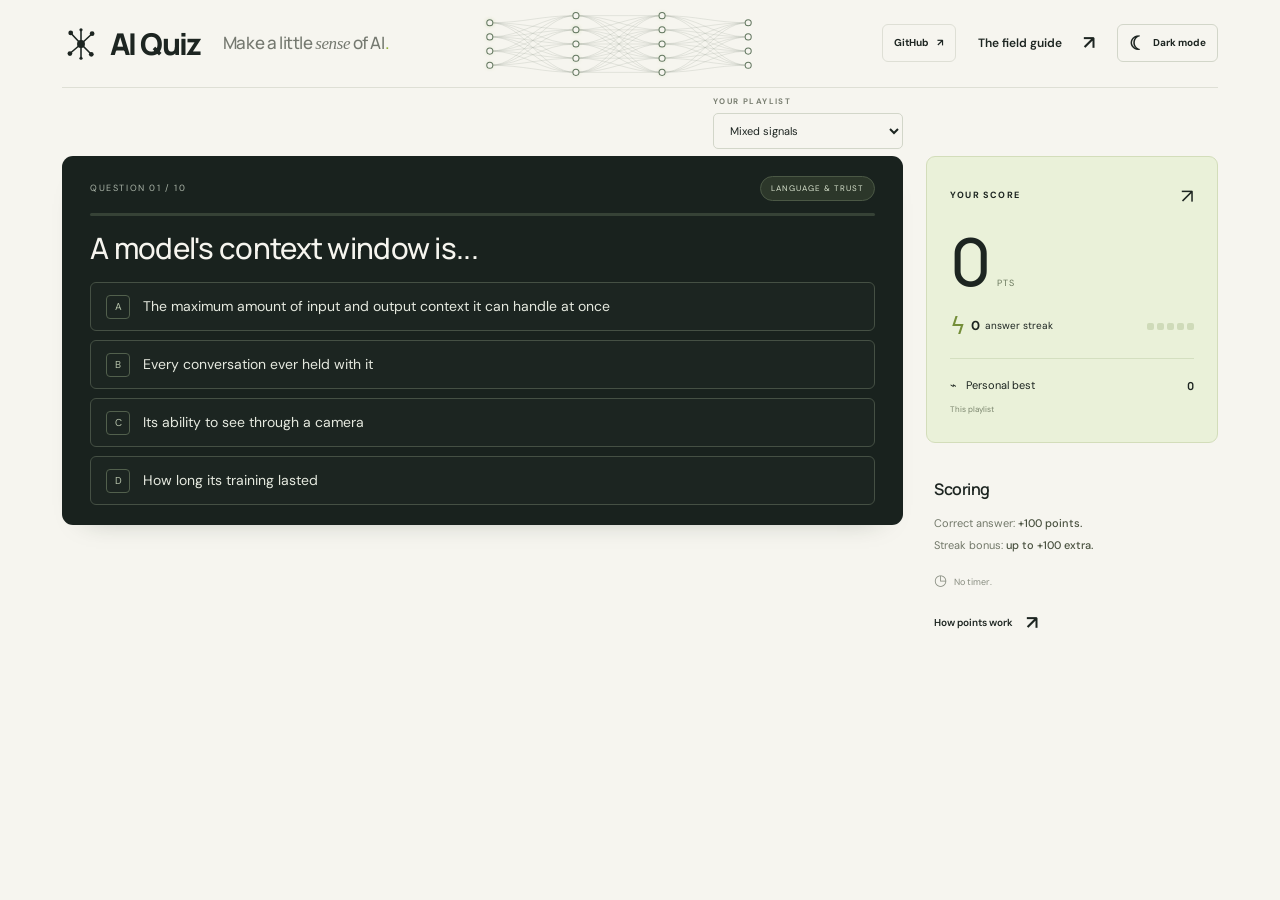
==== commit 76231136: "changed visuals" ====
--- a/index.html
+++ b/index.html
@@ -8,7 +8,7 @@
   <title>AI Quiz</title>
   <link rel="icon" href="favicon.svg" type="image/svg+xml">
   <script src="theme.js"></script>
-  <link rel="stylesheet" href="styles.css?v=compact-quiz">
+  <link rel="stylesheet" href="styles.css?v=readable-quiz">
   <script src="questions.js" defer></script>
   <script src="app.js?v=compact-quiz" defer></script>
   <script src="arcade.js?v=robot-run" defer></script>
--- a/styles.css
+++ b/styles.css
@@ -112,13 +112,23 @@
 .github-link:hover{background:#e8ecdf}
 :root[data-theme="dark"] .github-link{border-color:#515965;background:#242a32}
 :root[data-theme="dark"] .github-link:hover{background:#343b45}
+.site-header{height:88px}
 .site-header .neural-art{position:relative;inset:auto;flex:1 1 200px;min-width:80px;max-width:330px;height:76px;margin:0 auto;opacity:1;pointer-events:none}
-.section-top{margin:12px 0}
-.quiz-panel{min-height:0;padding:24px 28px}
-.progress-track{margin:14px 0 18px}
-#question-title{min-height:0;max-width:none;margin:8px 0 16px}
+body{min-height:100vh;min-height:100dvh}
+.section-top{margin:7px 0}
+.quiz-panel{min-height:0;padding:20px 28px}
+.progress-track{margin:12px 0 14px}
+#question-title{min-height:0;max-width:none;margin:8px 0 16px;font-size:clamp(26px,2.3vw,32px);line-height:1.25}
+.answer{font-size:14px;line-height:1.4;padding:10px 15px}
 .explanation{padding:15px 17px}
-.explanation>p,.analogy p{line-height:1.6}
+.explanation-heading,.explanation>p{font-size:14px}
+.analogy p{font-size:13px}
+.explanation>p,.analogy p{line-height:1.5}
+@media(min-width:1200px){
+  .section-top{display:grid;grid-template-columns:minmax(0,1fr) 292px;gap:23px}
+  .mode-wrap{grid-column:1;justify-self:end}
+}
+@media(min-width:1500px){.section-top{grid-template-columns:minmax(0,1fr) 320px}}
 @media(min-width:761px){
   #question-view.answered{display:grid;grid-template-columns:minmax(0,1fr) minmax(0,1fr);column-gap:24px;align-items:start}
   #question-view.answered #question-title{grid-column:1 / -1}
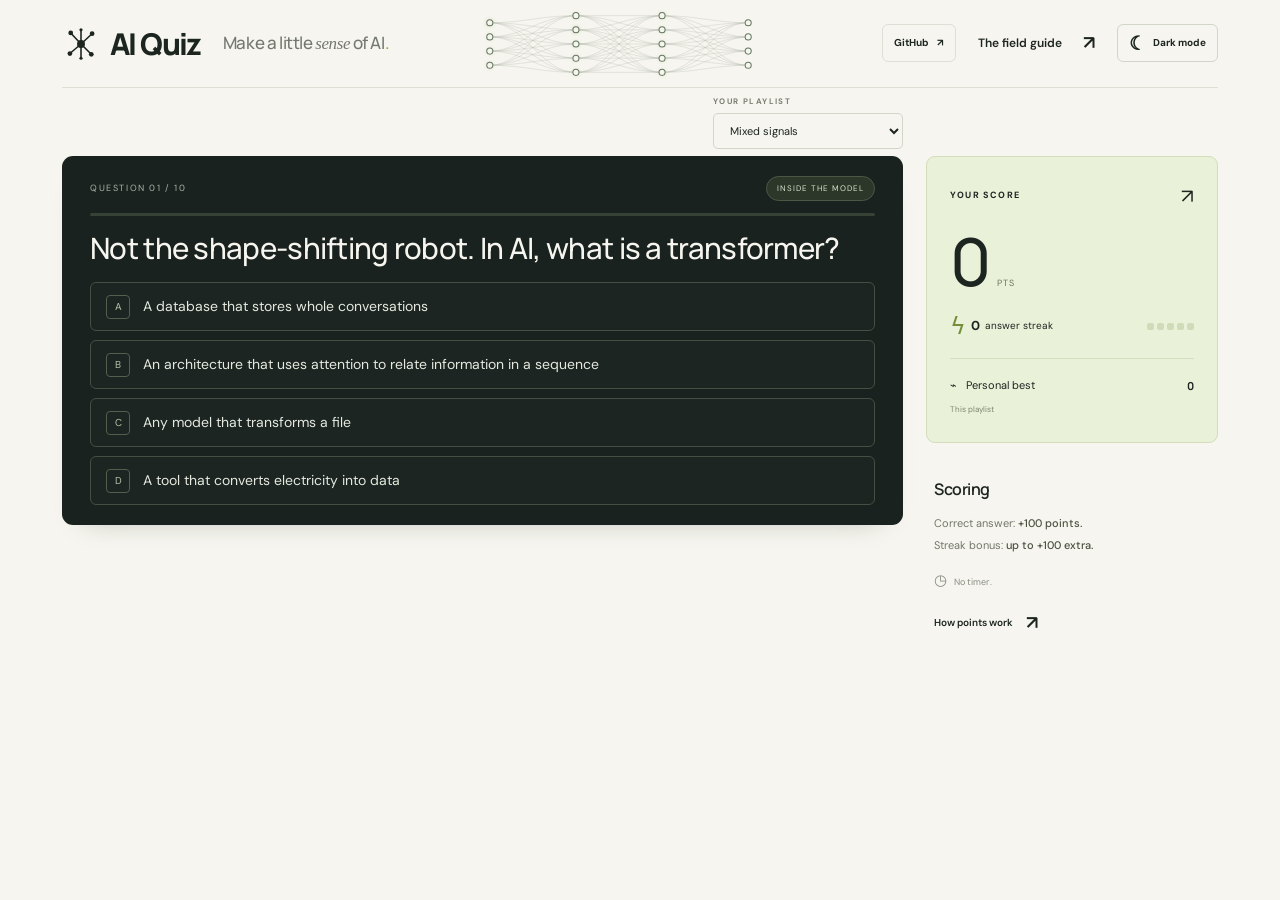
==== commit 93af0b12: "added direct links" ====
--- a/index.html
+++ b/index.html
@@ -8,10 +8,10 @@
   <title>AI Quiz</title>
   <link rel="icon" href="favicon.svg" type="image/svg+xml">
   <script src="theme.js"></script>
-  <link rel="stylesheet" href="styles.css?v=readable-quiz">
+  <link rel="stylesheet" href="styles.css?v=hidden-games">
   <script src="questions.js" defer></script>
-  <script src="app.js?v=compact-quiz" defer></script>
-  <script src="arcade.js?v=robot-run" defer></script>
+  <script src="app.js?v=hidden-games" defer></script>
+  <script src="arcade.js?v=hidden-games" defer></script>
 </head>
 <body>
   <div class="page-shell">
@@ -20,8 +20,10 @@
         <a class="brand" href="./" aria-label="AI Quiz home"><svg class="brand-mark" viewBox="0 0 48 48" fill="none" aria-hidden="true"><path d="M24 24 11 10M24 24 38 11M24 24 10 36M24 24 37 37M24 24V7M24 24v17" stroke="currentColor" stroke-width="2" stroke-linecap="round"/><circle cx="24" cy="24" r="5" fill="currentColor"/><circle cx="11" cy="10" r="3" fill="currentColor"/><circle cx="38" cy="11" r="3" fill="currentColor"/><circle cx="10" cy="36" r="3" fill="currentColor"/><circle cx="37" cy="37" r="3" fill="currentColor"/><circle cx="24" cy="6" r="2" fill="currentColor"/><circle cx="24" cy="42" r="2" fill="currentColor"/></svg> AI Quiz</a>
         <h1 class="header-tagline">Make a little <span class="serif-word">sense</span> of AI<span class="lime-period">.</span></h1>
       </div>
-      <div class="neural-art" aria-hidden="true">
-        <svg id="neural-network" viewBox="0 0 620 150"><g id="network-lines"></g><g id="network-pulses"></g><g id="network-nodes"></g></svg>
+      <div class="neural-art">
+        <button class="network-secret network-secret-left" id="all-questions-open" type="button" aria-label="Play all questions" title="Play all questions">↗</button>
+        <svg id="neural-network" viewBox="0 0 620 150" aria-hidden="true"><g id="network-lines"></g><g id="network-pulses"></g><g id="network-nodes"></g></svg>
+        <button class="network-secret network-secret-right" id="bonus-secret-open" type="button" aria-label="Play Neuron Run" title="Play Neuron Run">↗</button>
       </div>
       <nav class="header-actions" aria-label="Page links and settings">
         <a class="github-link" href="https://github.com/jonasatgit/AIQuiz">GitHub <span aria-hidden="true">↗</span></a>
@@ -34,7 +36,7 @@
       <section class="arcade" aria-labelledby="arcade-title">
         <div class="section-top">
           <h2 id="arcade-title" class="sr-only">Quiz</h2>
-          <div class="mode-wrap"><label for="mode">YOUR PLAYLIST</label><select id="mode"><option value="mixed">Mixed signals</option><option value="foundations">The foundations</option><option value="mechanics">Inside the model</option><option value="language">Language &amp; trust</option></select></div>
+          <div class="mode-wrap"><label for="mode">YOUR PLAYLIST</label><select id="mode"><option value="mixed">Mixed signals</option><option value="foundations">The foundations</option><option value="mechanics">Inside the model</option><option value="language">Language &amp; trust</option><option value="all" hidden>All questions</option></select></div>
         </div>
         <div class="game-layout">
           <div class="quiz-panel" id="quiz-panel">
@@ -51,9 +53,9 @@
               <div class="quiz-bottom" id="quiz-bottom" hidden><button class="next-button" id="next-button" hidden>Next question <span aria-hidden="true">↗</span></button></div>
             </div>
             <div id="result-view" hidden>
-              <div class="result-symbol" aria-hidden="true">✳</div><div class="eyebrow">TEN QUESTIONS. NEW CONNECTIONS.</div>
+              <div class="result-symbol" aria-hidden="true">✳</div><div class="eyebrow" id="result-eyebrow">TEN QUESTIONS. NEW CONNECTIONS.</div>
               <h3 id="result-title">A brighter mind.</h3><p id="result-message"></p>
-              <div class="result-score"><span id="final-score">0</span><span>/ 1,750 POINTS</span></div>
+              <div class="result-score"><span id="final-score">0</span><span id="maximum-score">/ 1,750 POINTS</span></div>
               <div class="result-stats"><span><strong id="final-correct"></strong> correct</span><span><strong id="final-streak"></strong> best streak</span></div>
               <p id="record-message"></p>
               <div class="result-actions"><button class="primary-button" id="play-again">Make more connections ↗</button><button class="text-button" id="share-result">Copy result</button></div>
@@ -70,7 +72,7 @@
               <div class="score-number"><span id="score">0</span><span>PTS</span></div>
               <div class="streak-display"><span aria-hidden="true">ϟ</span><strong id="streak">0</strong><span>answer streak</span><span class="streak-dots" id="streak-dots" aria-hidden="true"><i></i><i></i><i></i><i></i><i></i></span></div>
               <div class="personal-best"><span>⌁ &nbsp; Personal best</span><strong id="personal-best">0</strong></div>
-              <span class="best-caption">This playlist</span>
+              <span class="best-caption" id="best-caption">This playlist</span>
             </div>
             <div class="how-card"><h3>Scoring</h3><p>Correct answer: <strong>+100 points.</strong><br>Streak bonus: <strong>up to +100 extra.</strong></p><div class="no-timer"><span aria-hidden="true">◷</span> No timer.</div><button id="rules-open" class="text-button">How points work <span aria-hidden="true">↗</span></button></div>
           </aside>
--- a/styles.css
+++ b/styles.css
@@ -114,6 +114,10 @@
 :root[data-theme="dark"] .github-link:hover{background:#343b45}
 .site-header{height:88px}
 .site-header .neural-art{position:relative;inset:auto;flex:1 1 200px;min-width:80px;max-width:330px;height:76px;margin:0 auto;opacity:1;pointer-events:none}
+.network-secret{position:absolute;top:50%;z-index:2;width:44px;height:44px;transform:translateY(-50%);border-radius:50%;background:transparent;color:transparent;pointer-events:auto}
+.network-secret-left{left:0}
+.network-secret-right{right:0}
+.network-secret:hover,.network-secret:focus-visible{color:var(--ink);background:var(--paper);outline-offset:-3px}
 body{min-height:100vh;min-height:100dvh}
 .section-top{margin:7px 0}
 .quiz-panel{min-height:0;padding:20px 28px}
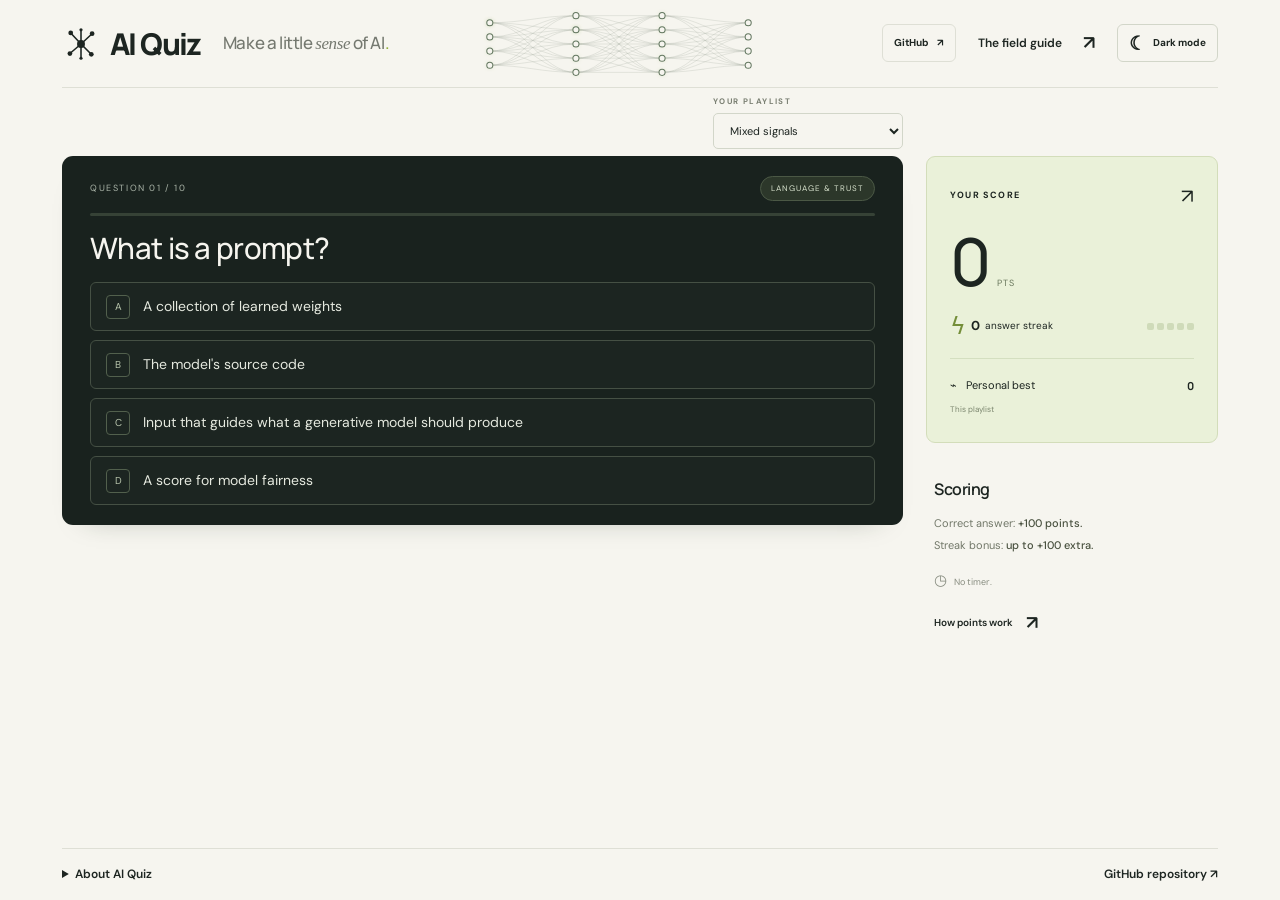
==== commit f5e54de1: "added footer" ====
--- a/index.html
+++ b/index.html
@@ -8,9 +8,9 @@
   <title>AI Quiz</title>
   <link rel="icon" href="favicon.svg" type="image/svg+xml">
   <script src="theme.js"></script>
-  <link rel="stylesheet" href="styles.css?v=hidden-games">
+  <link rel="stylesheet" href="styles.css?v=footer">
   <script src="questions.js" defer></script>
-  <script src="app.js?v=hidden-games" defer></script>
+  <script src="app.js?v=footer" defer></script>
   <script src="arcade.js?v=hidden-games" defer></script>
 </head>
 <body>
@@ -79,6 +79,13 @@
         </div>
       </section>
     </main>
+    <footer class="site-footer" id="site-footer">
+      <details class="footer-about" id="footer-about">
+        <summary>About AI Quiz</summary>
+        <p>A static, browser-based AI vocabulary quiz. This website and its code were created with AI assistance. The content is educational and may contain errors. The site is provided “as is,” without warranties.</p>
+      </details>
+      <a href="https://github.com/jonasatgit/AIQuiz">GitHub repository <span aria-hidden="true">↗</span></a>
+    </footer>
   </div>
   <div class="sr-only" id="announcer" aria-live="polite" aria-atomic="true"></div>
   <p class="storage-notice" id="storage-notice" role="status" hidden></p>
--- a/styles.css
+++ b/styles.css
@@ -119,6 +119,14 @@
 .network-secret-right{right:0}
 .network-secret:hover,.network-secret:focus-visible{color:var(--ink);background:var(--paper);outline-offset:-3px}
 body{min-height:100vh;min-height:100dvh}
+.page-shell{min-height:100vh;min-height:100dvh;display:flex;flex-direction:column}
+.page-shell main{flex:1}
+.site-footer{position:relative;display:flex;justify-content:space-between;align-items:center;gap:16px;border-top:1px solid var(--line);padding:16px 0;color:var(--muted);font-size:12px}
+.site-footer a,.footer-about summary{color:var(--ink);font-weight:600}
+.site-footer a:hover,.footer-about summary:hover{text-decoration:underline}
+.footer-about summary{cursor:pointer}
+.footer-about summary:focus-visible{outline:3px solid #819d32;outline-offset:5px}
+.footer-about p{position:absolute;z-index:5;bottom:100%;left:0;width:min(420px,100%);margin:0 0 8px;padding:15px 17px;border:1px solid var(--line);border-radius:8px;background:var(--paper);color:var(--ink);font-size:13px;line-height:1.6;box-shadow:0 12px 30px #0002}
 .section-top{margin:7px 0}
 .quiz-panel{min-height:0;padding:20px 28px}
 .progress-track{margin:12px 0 14px}
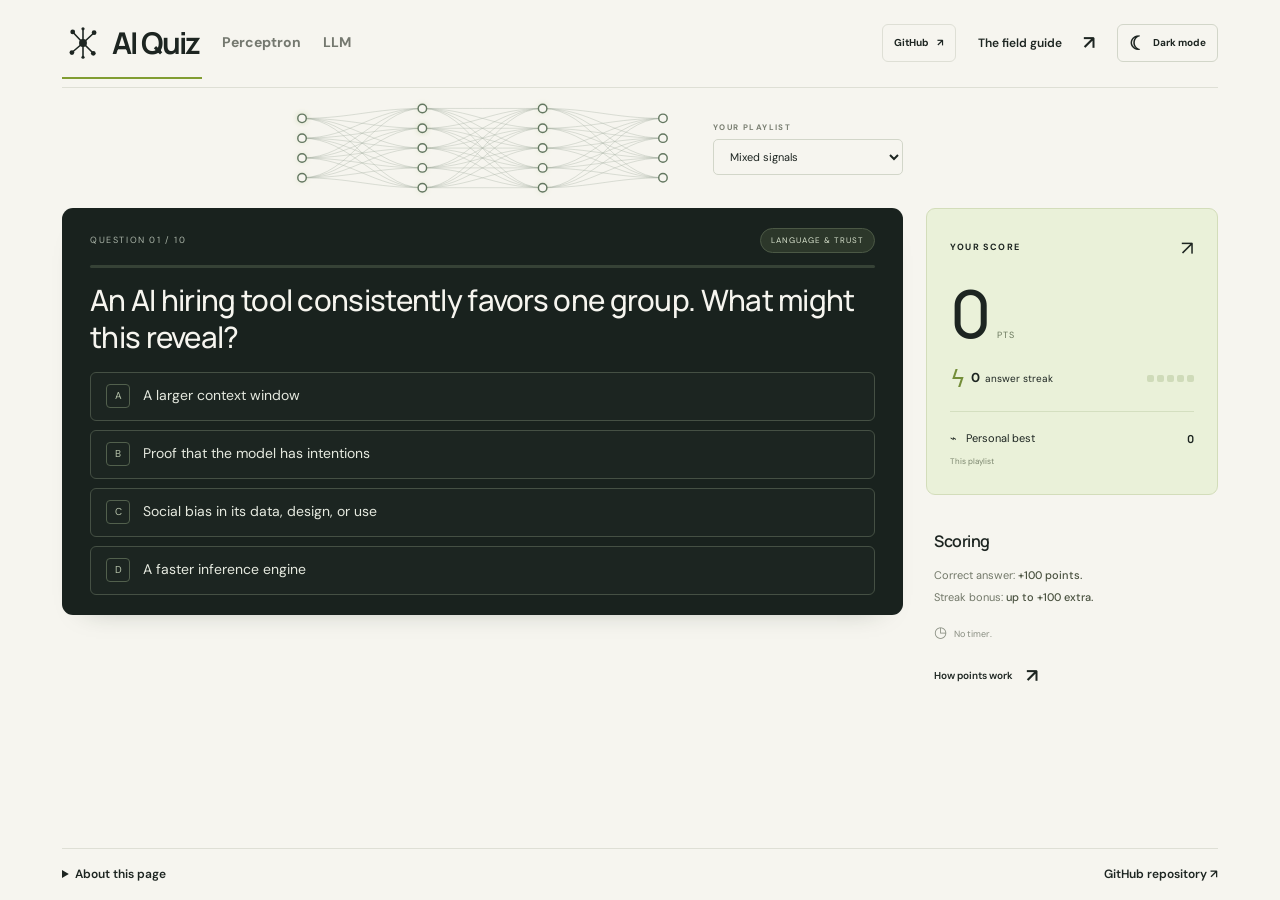
==== commit 2e11d54b: "added tabs" ====
--- a/index.html
+++ b/index.html
@@ -8,23 +8,19 @@
   <title>AI Quiz</title>
   <link rel="icon" href="favicon.svg" type="image/svg+xml">
   <script src="theme.js"></script>
-  <link rel="stylesheet" href="styles.css?v=footer">
+  <link rel="stylesheet" href="styles.css?v=larger-network">
   <script src="questions.js" defer></script>
-  <script src="app.js?v=footer" defer></script>
+  <script src="app.js?v=quiz-tabs" defer></script>
   <script src="arcade.js?v=hidden-games" defer></script>
 </head>
 <body>
   <div class="page-shell">
     <header class="site-header">
-      <div class="brand-group">
-        <a class="brand" href="./" aria-label="AI Quiz home"><svg class="brand-mark" viewBox="0 0 48 48" fill="none" aria-hidden="true"><path d="M24 24 11 10M24 24 38 11M24 24 10 36M24 24 37 37M24 24V7M24 24v17" stroke="currentColor" stroke-width="2" stroke-linecap="round"/><circle cx="24" cy="24" r="5" fill="currentColor"/><circle cx="11" cy="10" r="3" fill="currentColor"/><circle cx="38" cy="11" r="3" fill="currentColor"/><circle cx="10" cy="36" r="3" fill="currentColor"/><circle cx="37" cy="37" r="3" fill="currentColor"/><circle cx="24" cy="6" r="2" fill="currentColor"/><circle cx="24" cy="42" r="2" fill="currentColor"/></svg> AI Quiz</a>
-        <h1 class="header-tagline">Make a little <span class="serif-word">sense</span> of AI<span class="lime-period">.</span></h1>
-      </div>
-      <div class="neural-art">
-        <button class="network-secret network-secret-left" id="all-questions-open" type="button" aria-label="Play all questions" title="Play all questions">↗</button>
-        <svg id="neural-network" viewBox="0 0 620 150" aria-hidden="true"><g id="network-lines"></g><g id="network-pulses"></g><g id="network-nodes"></g></svg>
-        <button class="network-secret network-secret-right" id="bonus-secret-open" type="button" aria-label="Play Neuron Run" title="Play Neuron Run">↗</button>
-      </div>
+      <nav class="site-tabs" role="tablist" aria-label="Explore AI">
+        <button class="site-tab brand" id="tab-quiz" type="button" role="tab" aria-selected="true" aria-controls="panel-quiz"><svg class="brand-mark" viewBox="0 0 48 48" fill="none" aria-hidden="true"><path d="M24 24 11 10M24 24 38 11M24 24 10 36M24 24 37 37M24 24V7M24 24v17" stroke="currentColor" stroke-width="2" stroke-linecap="round"/><circle cx="24" cy="24" r="5" fill="currentColor"/><circle cx="11" cy="10" r="3" fill="currentColor"/><circle cx="38" cy="11" r="3" fill="currentColor"/><circle cx="10" cy="36" r="3" fill="currentColor"/><circle cx="37" cy="37" r="3" fill="currentColor"/><circle cx="24" cy="6" r="2" fill="currentColor"/><circle cx="24" cy="42" r="2" fill="currentColor"/></svg> AI Quiz</button>
+        <button class="site-tab" id="tab-perceptron" type="button" role="tab" aria-selected="false" aria-controls="panel-perceptron" tabindex="-1">Perceptron</button>
+        <button class="site-tab" id="tab-llm" type="button" role="tab" aria-selected="false" aria-controls="panel-llm" tabindex="-1">LLM</button>
+      </nav>
       <nav class="header-actions" aria-label="Page links and settings">
         <a class="github-link" href="https://github.com/jonasatgit/AIQuiz">GitHub <span aria-hidden="true">↗</span></a>
         <button class="text-button" id="glossary-open">The field guide <span aria-hidden="true">↗</span></button>
@@ -33,10 +29,17 @@
     </header>
 
     <main>
-      <section class="arcade" aria-labelledby="arcade-title">
+      <section class="arcade" id="panel-quiz" role="tabpanel" aria-labelledby="tab-quiz" tabindex="0">
         <div class="section-top">
-          <h2 id="arcade-title" class="sr-only">Quiz</h2>
-          <div class="mode-wrap"><label for="mode">YOUR PLAYLIST</label><select id="mode"><option value="mixed">Mixed signals</option><option value="foundations">The foundations</option><option value="mechanics">Inside the model</option><option value="language">Language &amp; trust</option><option value="all" hidden>All questions</option></select></div>
+          <h1 class="sr-only">AI Quiz</h1>
+          <div class="quiz-toolbar">
+            <div class="neural-art">
+              <button class="network-secret network-secret-left" id="all-questions-open" type="button" aria-label="Play all questions" title="Play all questions">↗</button>
+              <svg id="neural-network" viewBox="0 0 620 150" aria-hidden="true"><g id="network-lines"></g><g id="network-pulses"></g><g id="network-nodes"></g></svg>
+              <button class="network-secret network-secret-right" id="bonus-secret-open" type="button" aria-label="Play Neuron Run" title="Play Neuron Run">↗</button>
+            </div>
+            <div class="mode-wrap"><label for="mode">YOUR PLAYLIST</label><select id="mode"><option value="mixed">Mixed signals</option><option value="foundations">The foundations</option><option value="mechanics">Inside the model</option><option value="language">Language &amp; trust</option><option value="all" hidden>All questions</option></select></div>
+          </div>
         </div>
         <div class="game-layout">
           <div class="quiz-panel" id="quiz-panel">
@@ -78,10 +81,20 @@
           </aside>
         </div>
       </section>
+      <section class="coming-soon" id="panel-perceptron" role="tabpanel" aria-labelledby="tab-perceptron" tabindex="0" hidden>
+        <span class="eyebrow">COMING SOON</span>
+        <h1>Perceptron</h1>
+        <p>More about perceptrons is on its way.</p>
+      </section>
+      <section class="coming-soon" id="panel-llm" role="tabpanel" aria-labelledby="tab-llm" tabindex="0" hidden>
+        <span class="eyebrow">COMING SOON</span>
+        <h1>LLM</h1>
+        <p>More about large language models is on its way.</p>
+      </section>
     </main>
     <footer class="site-footer" id="site-footer">
       <details class="footer-about" id="footer-about">
-        <summary>About AI Quiz</summary>
+        <summary>About this page</summary>
         <p>A static, browser-based AI vocabulary quiz. This website and its code were created with AI assistance. The content is educational and may contain errors. The site is provided “as is,” without warranties.</p>
       </details>
       <a href="https://github.com/jonasatgit/AIQuiz">GitHub repository <span aria-hidden="true">↗</span></a>
--- a/styles.css
+++ b/styles.css
@@ -103,17 +103,24 @@
 @media(max-width:480px){.brand-mark{width:32px;height:32px}.neural-art{width:270px;right:-85px;opacity:.58}}
 @media(prefers-reduced-motion:reduce){.network-pulse,#network-nodes .network-node{animation:none}.network-pulse{display:none}}
 
-.brand-group{display:flex;align-items:center;gap:22px;min-width:0}
+.site-tabs{display:flex;align-items:center;gap:18px;min-width:0}
+.site-tab{background:transparent;color:var(--muted);padding:10px 2px;border-bottom:2px solid transparent;font-size:14px;font-weight:700;white-space:nowrap}
+.site-tab[aria-selected="true"]{color:var(--ink);border-bottom-color:#819d32}
+:root[data-theme="dark"] .site-tab[aria-selected="true"]{border-bottom-color:var(--lime)}
 .brand{flex-shrink:0;white-space:nowrap}
-.header-tagline{margin:0;font:500 17px/1.3 var(--display);letter-spacing:-.4px;white-space:nowrap;color:var(--muted)}
-.header-tagline .serif-word{letter-spacing:-.4px}
+.site-tab.brand{font-size:30px}
 .header-actions{display:flex;align-items:center;gap:22px;margin-left:auto}
 .github-link{display:inline-flex;align-items:center;gap:8px;min-height:38px;padding:7px 11px;border:1px solid var(--line);border-radius:6px;font-size:10px;font-weight:700;white-space:nowrap}
 .github-link:hover{background:#e8ecdf}
 :root[data-theme="dark"] .github-link{border-color:#515965;background:#242a32}
 :root[data-theme="dark"] .github-link:hover{background:#343b45}
 .site-header{height:88px}
-.site-header .neural-art{position:relative;inset:auto;flex:1 1 200px;min-width:80px;max-width:330px;height:76px;margin:0 auto;opacity:1;pointer-events:none}
+.quiz-toolbar{display:grid;grid-template-columns:minmax(190px,1fr) minmax(0,495px) minmax(190px,1fr);align-items:center;width:100%}
+.quiz-toolbar .neural-art{position:relative;inset:auto;grid-column:2;width:100%;max-width:495px;height:auto;aspect-ratio:330 / 76;margin:0;opacity:1;pointer-events:none}
+.quiz-toolbar .mode-wrap{grid-column:3;justify-self:end}
+.coming-soon{padding:60px 0}
+.coming-soon h1{font-size:clamp(34px,4vw,48px);letter-spacing:-1.5px;margin:12px 0}
+.coming-soon p{color:var(--muted)}
 .network-secret{position:absolute;top:50%;z-index:2;width:44px;height:44px;transform:translateY(-50%);border-radius:50%;background:transparent;color:transparent;pointer-events:auto}
 .network-secret-left{left:0}
 .network-secret-right{right:0}
@@ -138,7 +145,7 @@
 .explanation>p,.analogy p{line-height:1.5}
 @media(min-width:1200px){
   .section-top{display:grid;grid-template-columns:minmax(0,1fr) 292px;gap:23px}
-  .mode-wrap{grid-column:1;justify-self:end}
+  .quiz-toolbar{grid-column:1}
 }
 @media(min-width:1500px){.section-top{grid-template-columns:minmax(0,1fr) 320px}}
 @media(min-width:761px){
@@ -154,16 +161,17 @@
 }
 @media(max-width:760px){
   .site-header{height:auto;min-height:80px;flex-wrap:wrap;gap:8px 16px;padding:16px 0}
-  .brand-group{flex:1 1 100%;gap:16px}
+  .site-tabs{flex:1 1 100%;gap:16px}
   .header-actions{gap:16px}
-  .site-header .neural-art{height:50px;margin:0}
+  .quiz-toolbar{grid-template-columns:1fr;gap:6px}
+  .quiz-toolbar .neural-art{grid-column:1;justify-self:center;max-width:420px;aspect-ratio:420 / 90}
+  .quiz-toolbar .mode-wrap{grid-column:1}
 }
 @media(max-width:480px){
-  .brand-group{gap:10px}
-  .brand{font-size:23px}
-  .header-tagline{font-size:13px;letter-spacing:-.3px}
+  .site-tabs{gap:12px}
+  .site-tab{font-size:12px}
+  .site-tab.brand{font-size:21px}
   .header-actions{gap:14px}
-  .site-header .neural-art{flex-basis:100%;max-width:240px;height:46px;margin:0 auto;order:3}
   .quiz-panel{padding:21px 19px 16px}
 }
 
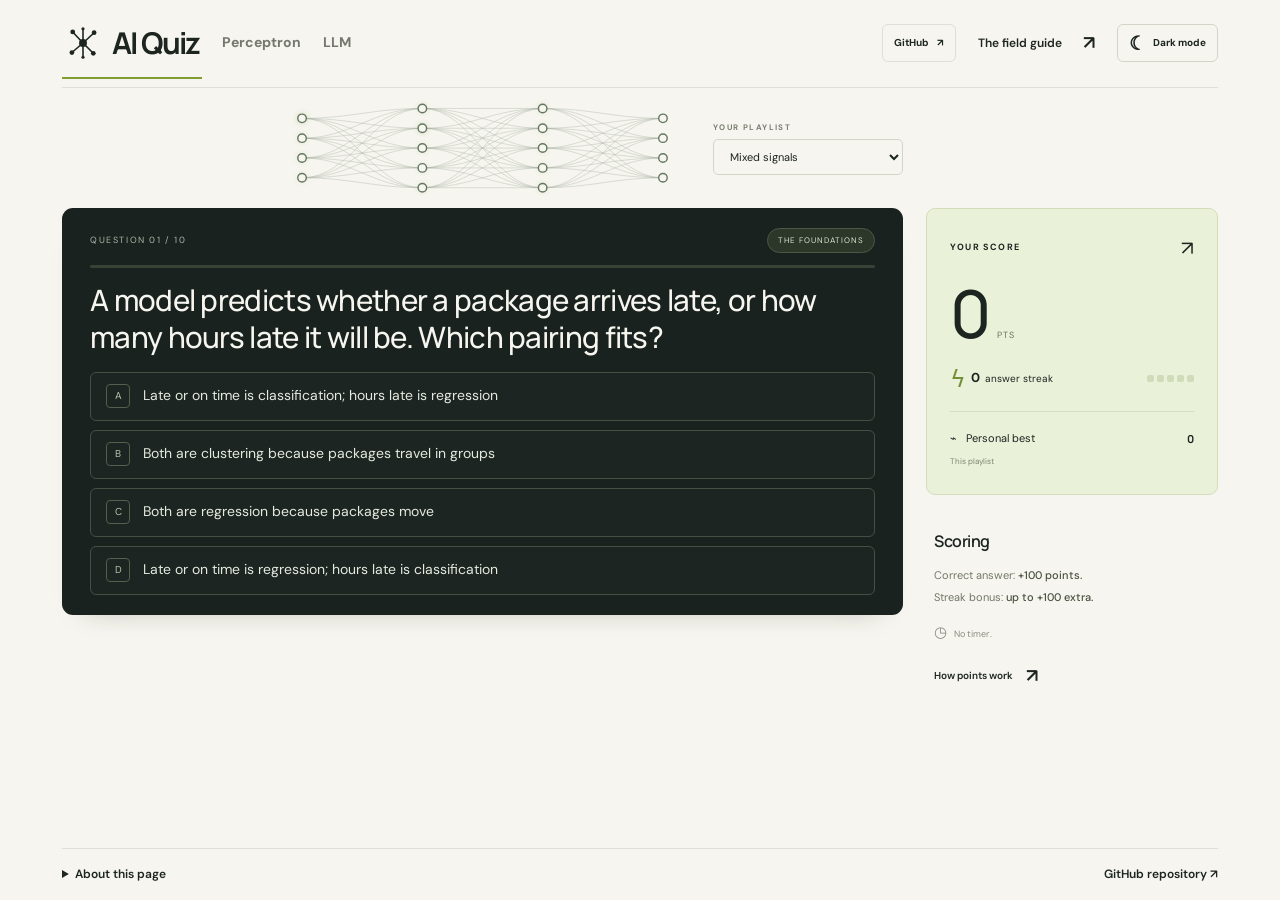
==== commit cb0e1508: "added perceptron demo" ====
--- a/index.html
+++ b/index.html
@@ -4,14 +4,15 @@
   <meta charset="UTF-8">
   <meta name="viewport" content="width=device-width, initial-scale=1">
   <meta name="theme-color" content="#161b19">
-  <meta name="description" content="A quiz to help you understand AI concepts.">
+  <meta name="description" content="Explore AI concepts with a quiz and interactive demonstrations.">
   <title>AI Quiz</title>
   <link rel="icon" href="favicon.svg" type="image/svg+xml">
   <script src="theme.js"></script>
-  <link rel="stylesheet" href="styles.css?v=larger-network">
+  <link rel="stylesheet" href="styles.css?v=demo-tabs">
   <script src="questions.js" defer></script>
   <script src="app.js?v=quiz-tabs" defer></script>
   <script src="arcade.js?v=hidden-games" defer></script>
+  <script src="demo-frames.js" defer></script>
 </head>
 <body>
   <div class="page-shell">
@@ -81,15 +82,11 @@
           </aside>
         </div>
       </section>
-      <section class="coming-soon" id="panel-perceptron" role="tabpanel" aria-labelledby="tab-perceptron" tabindex="0" hidden>
-        <span class="eyebrow">COMING SOON</span>
-        <h1>Perceptron</h1>
-        <p>More about perceptrons is on its way.</p>
+      <section class="demo-panel" id="panel-perceptron" role="tabpanel" aria-labelledby="tab-perceptron" tabindex="0" hidden>
+        <iframe title="Interactive perceptron laboratory" data-src="demos/index.html"></iframe>
       </section>
-      <section class="coming-soon" id="panel-llm" role="tabpanel" aria-labelledby="tab-llm" tabindex="0" hidden>
-        <span class="eyebrow">COMING SOON</span>
-        <h1>LLM</h1>
-        <p>More about large language models is on its way.</p>
+      <section class="demo-panel" id="panel-llm" role="tabpanel" aria-labelledby="tab-llm" tabindex="0" hidden>
+        <iframe title="Interactive LLM walkthrough" data-src="demos/llm.html"></iframe>
       </section>
     </main>
     <footer class="site-footer" id="site-footer">
--- a/styles.css
+++ b/styles.css
@@ -118,9 +118,8 @@
 .quiz-toolbar{display:grid;grid-template-columns:minmax(190px,1fr) minmax(0,495px) minmax(190px,1fr);align-items:center;width:100%}
 .quiz-toolbar .neural-art{position:relative;inset:auto;grid-column:2;width:100%;max-width:495px;height:auto;aspect-ratio:330 / 76;margin:0;opacity:1;pointer-events:none}
 .quiz-toolbar .mode-wrap{grid-column:3;justify-self:end}
-.coming-soon{padding:60px 0}
-.coming-soon h1{font-size:clamp(34px,4vw,48px);letter-spacing:-1.5px;margin:12px 0}
-.coming-soon p{color:var(--muted)}
+.demo-panel{padding-top:20px}
+.demo-panel iframe{display:block;width:100%;height:800px;border:0;border-radius:10px}
 .network-secret{position:absolute;top:50%;z-index:2;width:44px;height:44px;transform:translateY(-50%);border-radius:50%;background:transparent;color:transparent;pointer-events:auto}
 .network-secret-left{left:0}
 .network-secret-right{right:0}
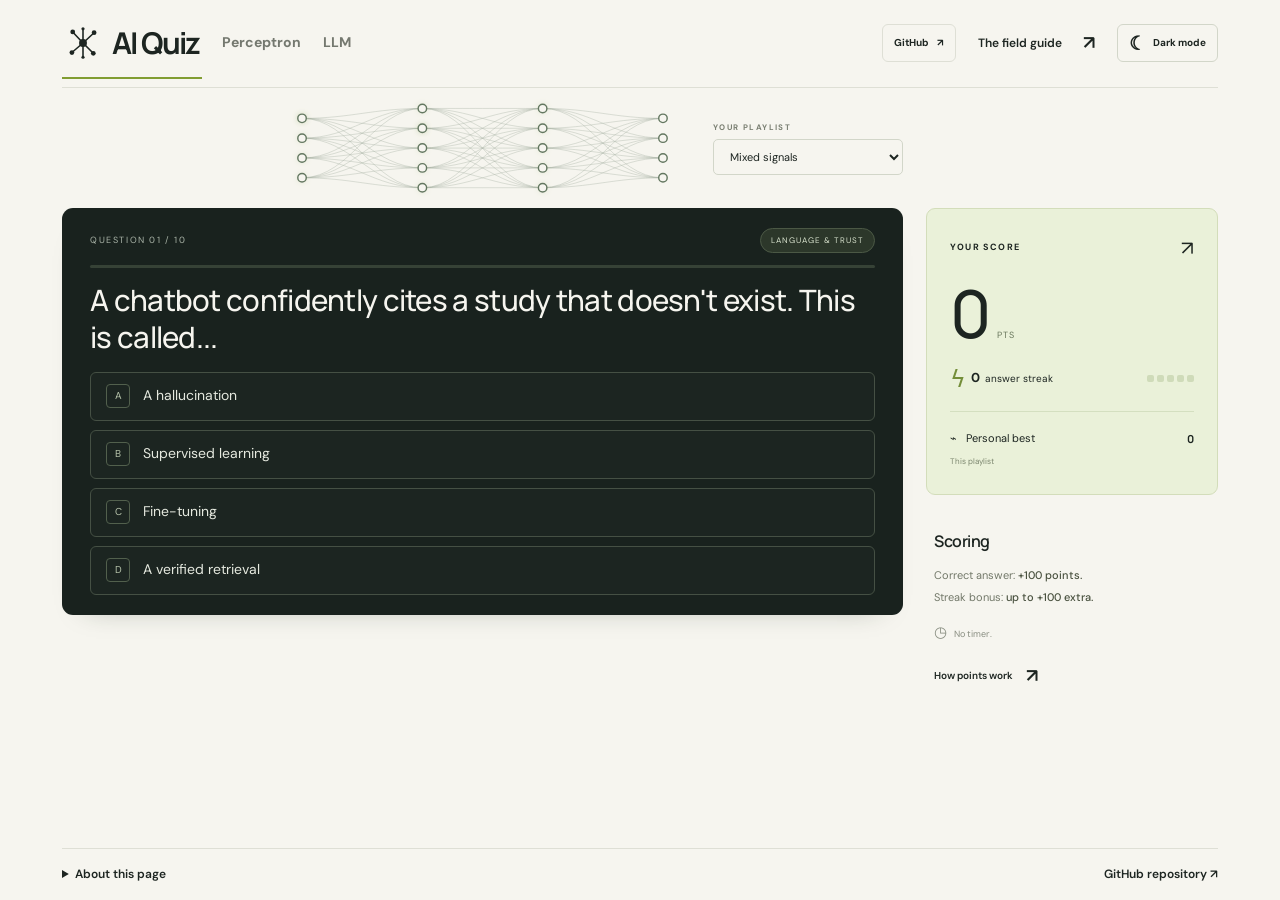
==== commit 7fa31ed4: "fixed size issue" ====
--- a/index.html
+++ b/index.html
@@ -8,7 +8,7 @@
   <title>AI Quiz</title>
   <link rel="icon" href="favicon.svg" type="image/svg+xml">
   <script src="theme.js"></script>
-  <link rel="stylesheet" href="styles.css?v=demo-tabs">
+  <link rel="stylesheet" href="styles.css?v=wide-demos">
   <script src="questions.js" defer></script>
   <script src="app.js?v=quiz-tabs" defer></script>
   <script src="arcade.js?v=hidden-games" defer></script>
--- a/styles.css
+++ b/styles.css
@@ -118,7 +118,7 @@
 .quiz-toolbar{display:grid;grid-template-columns:minmax(190px,1fr) minmax(0,495px) minmax(190px,1fr);align-items:center;width:100%}
 .quiz-toolbar .neural-art{position:relative;inset:auto;grid-column:2;width:100%;max-width:495px;height:auto;aspect-ratio:330 / 76;margin:0;opacity:1;pointer-events:none}
 .quiz-toolbar .mode-wrap{grid-column:3;justify-self:end}
-.demo-panel{padding-top:20px}
+.demo-panel{position:relative;left:50%;width:min(1492px,calc(100vw - 28px));transform:translateX(-50%);padding-top:20px}
 .demo-panel iframe{display:block;width:100%;height:800px;border:0;border-radius:10px}
 .network-secret{position:absolute;top:50%;z-index:2;width:44px;height:44px;transform:translateY(-50%);border-radius:50%;background:transparent;color:transparent;pointer-events:auto}
 .network-secret-left{left:0}
